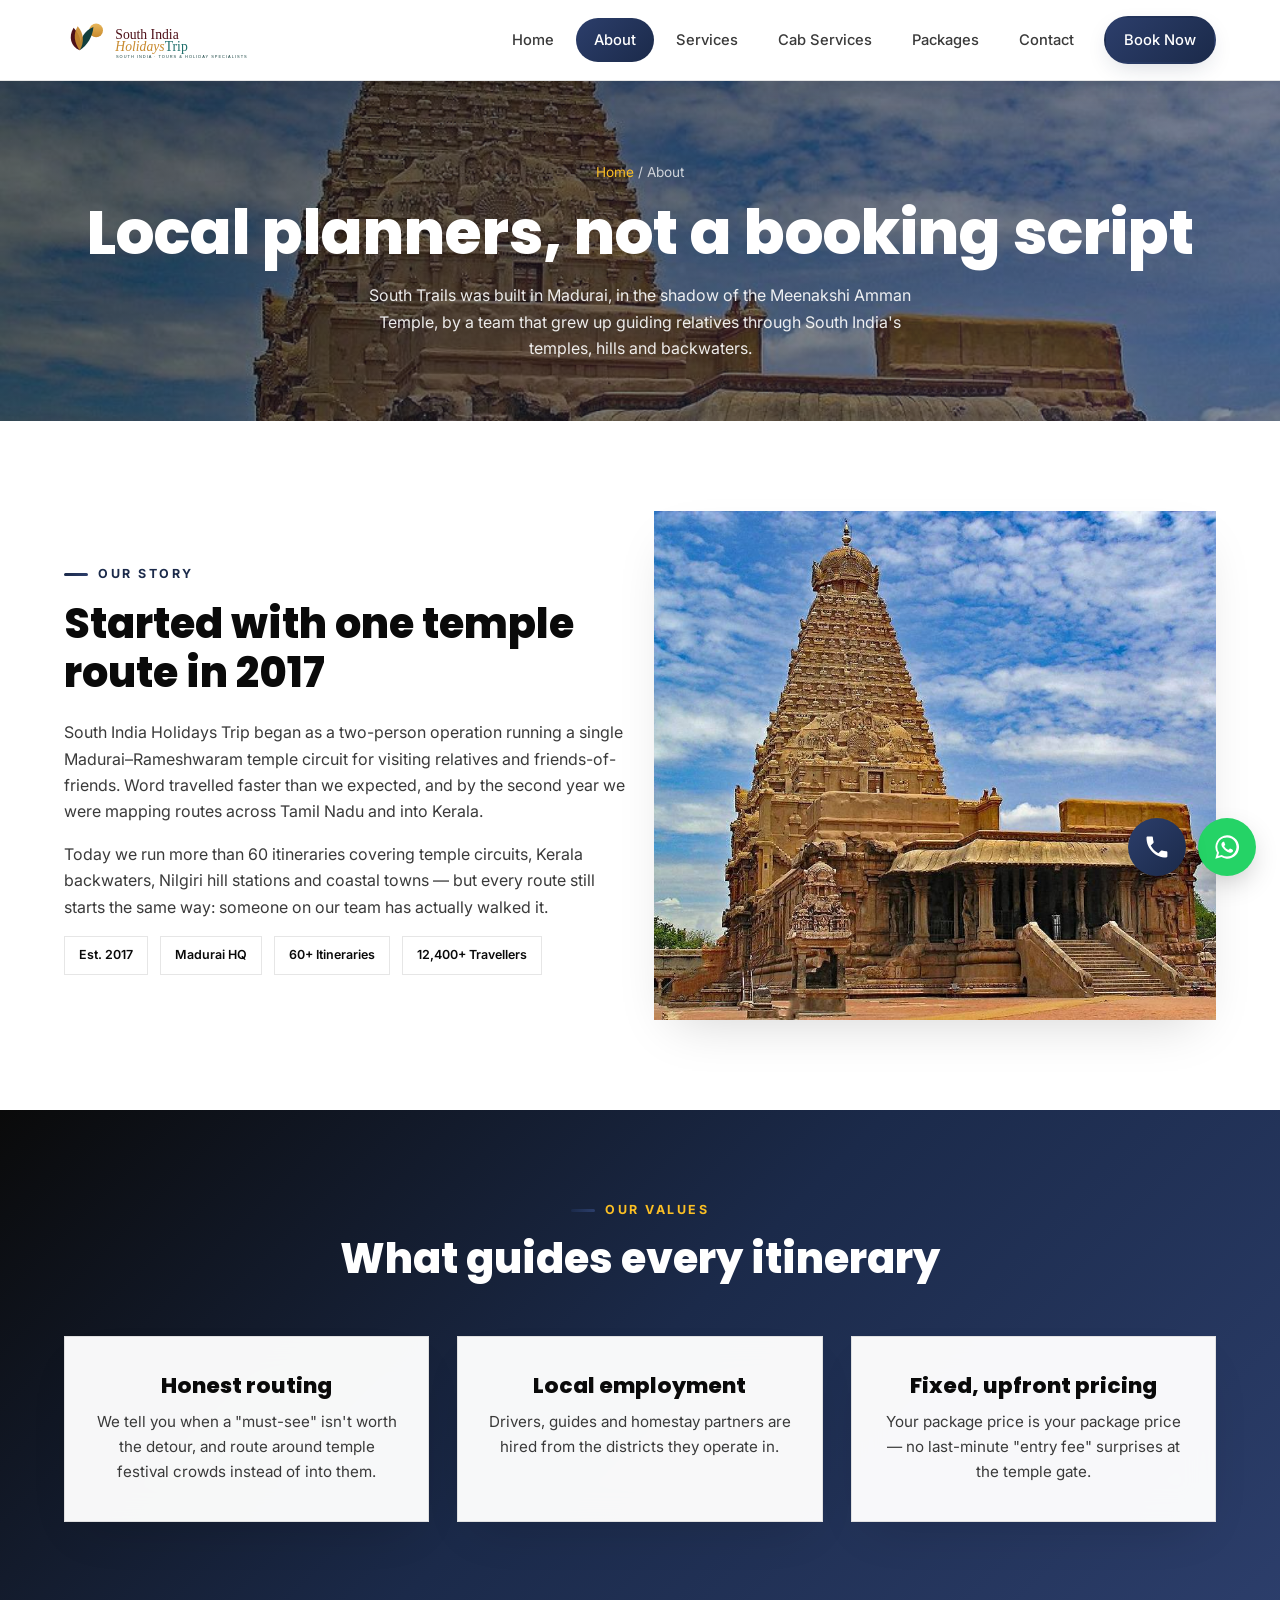
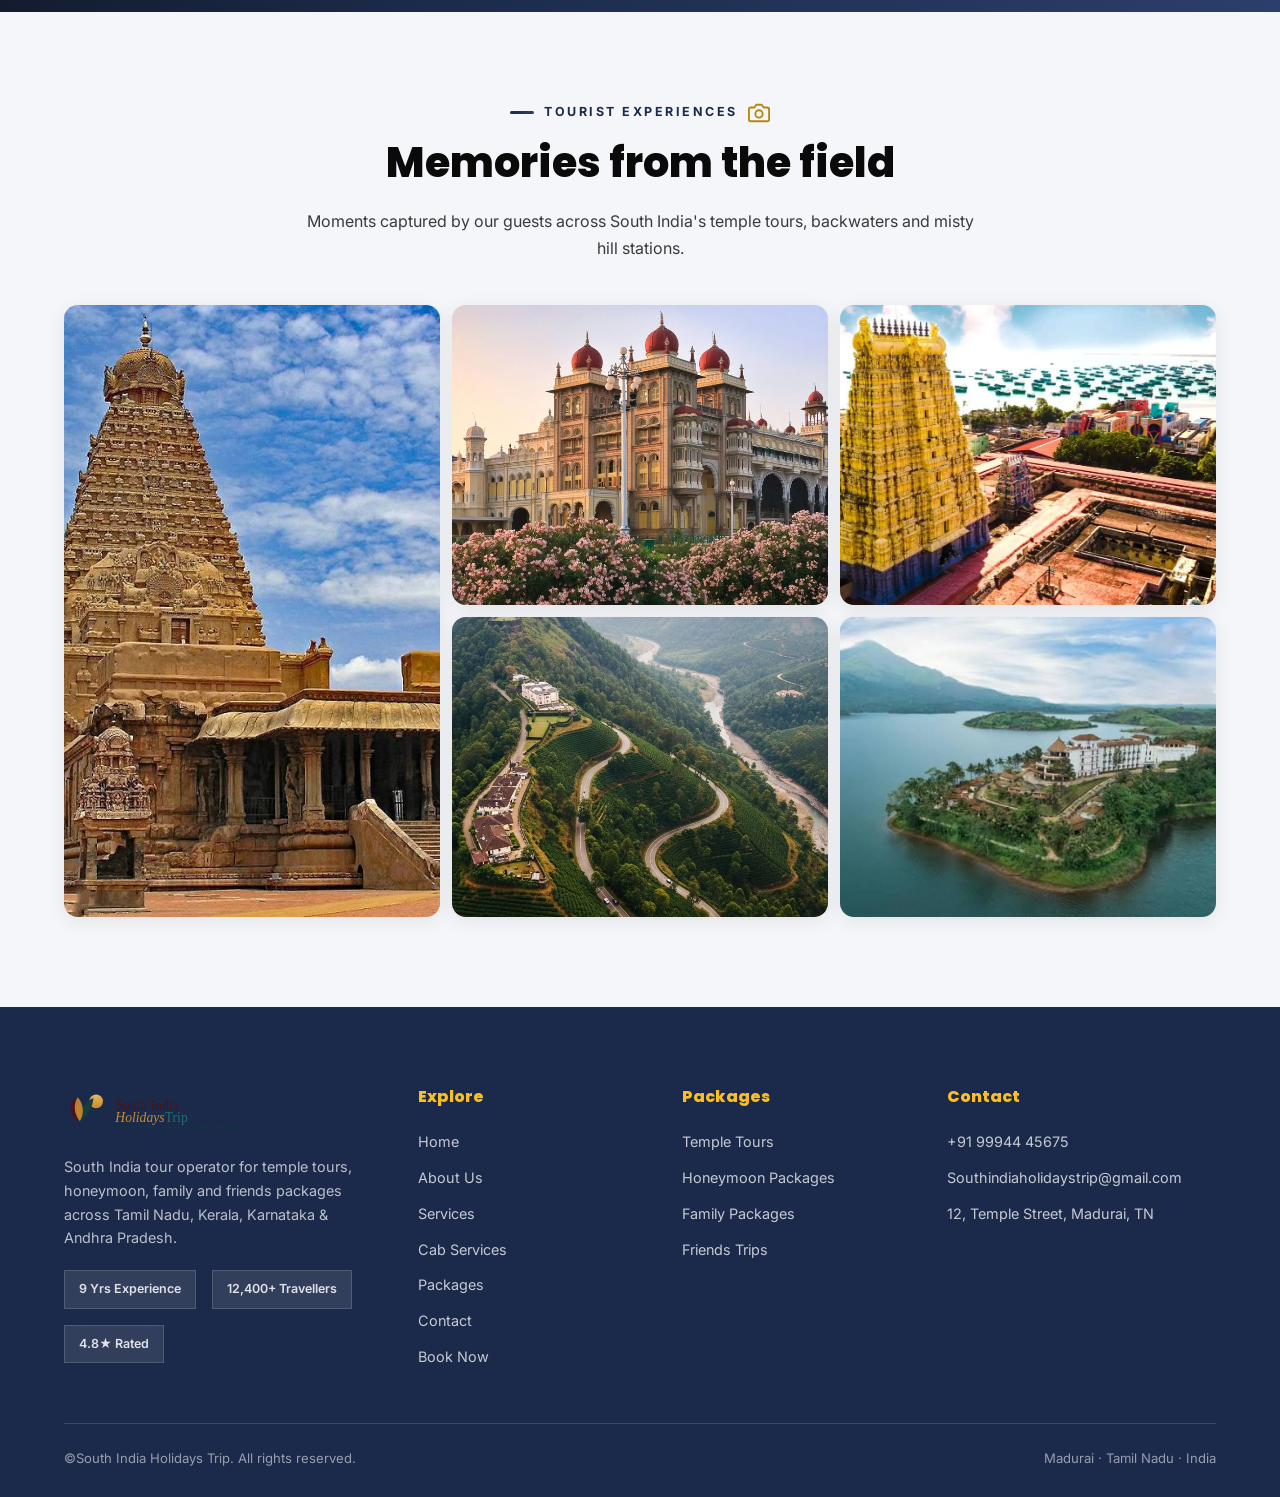
==== about.html @ a32a5866 "Add files via upload" ====
<!DOCTYPE html>
<html lang="en">

<head>
  <meta charset="UTF-8">
  <meta name="viewport" content="width=device-width, initial-scale=1.0">
  <title>About Us | South India Travel Experts – South Trails Tours</title>
  <meta name="description"
    content="South Trails is a Madurai-based South India tour operator running Tamil Nadu and Kerala temple tours, honeymoon, family and friends packages since 2017. Meet our local travel team.">
  <meta name="keywords"
    content="South India travel agency, Tamil Nadu tour operator, Kerala travel company, about South Trails tours">
  <link rel="canonical" href="https://www.Southindiaholidaystrip.com/about.html">
  <meta name="robots" content="index, follow">
  <meta property="og:type" content="website">
  <meta property="og:title" content="About South India Holidays Trip – South India Travel Experts">
  <meta property="og:description"
    content="Madurai-based, on-the-ground South India tour planners for temples, honeymoons, families and friends trips.">
  <meta property="og:url" content="https://www.Southindiaholidaystrip.com/about.html">
  <link rel="preconnect" href="https://fonts.googleapis.com">
  <link
    href="https://fonts.googleapis.com/css2?family=Poppins:wght@700;800&family=Inter:wght@400;500;600;700&display=swap"
    rel="stylesheet">
  <link rel="stylesheet" href="css/style.css">
</head>

<body>



  <div class="cursor-dot"></div>
  <div class="cursor-ring"></div>
  <div class="scroll-progress" id="scroll-progress"></div>

  <header class="site-header transparent">
    <div class="nav-wrap">
      <a href="index.html" class="brand">
        <img src="southindiaholidaystrip-logo.svg" alt="Company Logo">
      </a>
      <nav class="nav-links" id="nav-links">
        <a href="index.html">Home</a>
        <a href="about.html" class="active">About</a>
        <a href="services.html">Services</a>
        <a href="cabservices.html">Cab Services</a>
        <a href="packages.html">Packages</a>
        <a href="contact.html">Contact</a>
        <a href="booknow.html" class="btn btn-primary nav-cta">Book Now</a>
      </nav>
      <button class="nav-toggle" id="nav-toggle" aria-label="Toggle menu" aria-expanded="false"><span></span></button>
    </div>
  </header>
  <div class="nav-backdrop" id="nav-backdrop"></div>

  <section class="page-hero">
    <div class="page-hero-bg"><img src="images/brihadishvara1.jpg" alt="" loading="eager"></div>
    <div class="page-hero-overlay"></div>
    <div class="container">
      <p class="crumb"><a href="index.html">Home</a> / About</p>
      <h1>Local planners, not a booking script</h1>
      <p style="max-width:560px;margin:0 auto;color:rgba(255,255,255,.9)">South Trails was built in Madurai, in the
        shadow of the Meenakshi Amman Temple, by a team that grew up guiding relatives through South India's temples,
        hills and backwaters.</p>
    </div>
  </section>

  <section class="section-light">
    <div class="container grid grid-2" style="align-items:center">
      <div class="reveal">
        <p class="eyebrow">Our Story</p>
        <h2>Started with one temple route in 2017</h2>
        <p>South India Holidays Trip began as a two-person operation running a single Madurai–Rameshwaram temple circuit
          for visiting
          relatives and friends-of-friends. Word travelled faster than we expected, and by the second year we were
          mapping routes across Tamil Nadu and into Kerala.</p>
        <p>Today we run more than 60 itineraries covering temple circuits, Kerala backwaters, Nilgiri hill stations and
          coastal towns — but every route still starts the same way: someone on our team has actually walked it.</p>
        <div class="badge-row" style="justify-content:flex-start">
          <span class="trust-badge" style="color:var(--text);border:1px solid var(--border)">Est. 2017</span>
          <span class="trust-badge" style="color:var(--text);border:1px solid var(--border)">Madurai HQ</span>
          <span class="trust-badge" style="color:var(--text);border:1px solid var(--border)">60+ Itineraries</span>
          <span class="trust-badge" style="color:var(--text);border:1px solid var(--border)">12,400+ Travellers</span>
        </div>
      </div>
      <div class="reveal">
        <img src="images/brihadishvara1.jpg" alt="South Trails team on the road in South India" loading="lazy"
          class="img-glow" style="width:100%;height:auto;aspect-ratio:840/760;object-fit:cover">
      </div>
    </div>
  </section>

  <section class="section-gradient">
    <div class="container">
      <div class="section-head">
        <p class="eyebrow center" style="color:var(--luxury)">Our Values</p>
        <h2 style="color:#fff">What guides every itinerary</h2>
      </div>
      <div class="grid grid-3">
        <div class="glass-card reveal">
          <h3>Honest routing</h3>
          <p>We tell you when a "must-see" isn't worth the detour, and route around temple festival crowds instead of
            into them.</p>
        </div>
        <div class="glass-card reveal">
          <h3>Local employment</h3>
          <p>Drivers, guides and homestay partners are hired from the districts they operate in.</p>
        </div>
        <div class="glass-card reveal">
          <h3>Fixed, upfront pricing</h3>
          <p>Your package price is your package price — no last-minute "entry fee" surprises at the temple gate.</p>
        </div>
      </div>
    </div>
  </section>



  <section class="section-muted tourist-experiences">
    <div class="container">
      <div class="section-head">
        <p class="eyebrow center">Tourist Experiences</p>
        <h2>Memories from the field</h2>
        <p>Moments captured by our guests across South India's temple tours, backwaters and misty hill stations.</p>
      </div>
      <div class="page-gallery">
        <div class="gallery-item" data-icon="temple">
          <img src="images/brihadishvara1.jpg" alt="Brihadeeswarar Temple Tour" loading="lazy">
          <div class="gallery-caption">
            <div class="caption-header">
              <span class="caption-icon" aria-hidden="true"></span>
              <span class="caption-title">Brihadeeswarar Temple</span>
            </div>
            <p class="caption-experience">Standing beneath the massive tower, we felt the grandeur of Chola
              architecture.</p>
            <div class="caption-footer">
              <span class="caption-author">— Karthik N.</span>
              <span class="caption-stars" aria-label="5 out of 5 stars">★★★★★</span>
            </div>
          </div>
        </div>
        <div class="gallery-item" data-icon="palace">
          <img src="images/mysore.jpg" alt="Mysore Palace Tour" loading="lazy">
          <div class="gallery-caption">
            <div class="caption-header">
              <span class="caption-icon" aria-hidden="true"></span>
              <span class="caption-title">Mysore Palace Tour</span>
            </div>
            <p class="caption-experience">The illuminated palace at night was a sight we'll never forget.</p>
            <div class="caption-footer">
              <span class="caption-author">— Priyanka D.</span>
              <span class="caption-stars" aria-label="5 out of 5 stars">★★★★★</span>
            </div>
          </div>
        </div>
        <div class="gallery-item" data-icon="spiritual">
          <img src="images/rameswaram.jpg" alt="Rameshwaram Corridor Tour" loading="lazy">
          <div class="gallery-caption">
            <div class="caption-header">
              <span class="caption-icon" aria-hidden="true"></span>
              <span class="caption-title">Rameshwaram Corridor</span>
            </div>
            <p class="caption-experience">Walking through the longest corridor in India was a spiritual experience.</p>
            <div class="caption-footer">
              <span class="caption-author">— Mohan &amp; Family</span>
              <span class="caption-stars" aria-label="5 out of 5 stars">★★★★★</span>
            </div>
          </div>
        </div>
        <div class="gallery-item" data-icon="hills">
          <img src="images/coorg.jpg" alt="Coorg Coffee Estate Tour" loading="lazy">
          <div class="gallery-caption">
            <div class="caption-header">
              <span class="caption-icon" aria-hidden="true"></span>
              <span class="caption-title">Coorg Coffee Estate</span>
            </div>
            <p class="caption-experience">The aroma of fresh coffee and misty mornings made Coorg our favorite.</p>
            <div class="caption-footer">
              <span class="caption-author">— Sneha P.</span>
              <span class="caption-stars" aria-label="4 out of 5 stars">★★★★☆</span>
            </div>
          </div>
        </div>
        <div class="gallery-item" data-icon="adventure">
          <img src="images/wayanad.jpg" alt="Wayanad Hills Adventure" loading="lazy">
          <div class="gallery-caption">
            <div class="caption-header">
              <span class="caption-icon" aria-hidden="true"></span>
              <span class="caption-title">Wayanad Hills</span>
            </div>
            <p class="caption-experience">The trekking trails and wildlife sightings exceeded all our expectations!</p>
            <div class="caption-footer">
              <span class="caption-author">— Arjun Group</span>
              <span class="caption-stars" aria-label="5 out of 5 stars">★★★★★</span>
            </div>
          </div>
        </div>
      </div>
    </div>
  </section>

  <footer class="site-footer">
    <div class="container">
      <div class="footer-grid">
        <div class="footer-brand">
          <img src="southindiaholidaystrip-logo.svg" alt="Company Logo">
          <p>South India tour operator for temple tours, honeymoon, family and friends packages across Tamil Nadu,
            Kerala, Karnataka &amp; Andhra Pradesh.</p>
          <div class="trust-badges">
            <span class="trust-badge">9 Yrs Experience</span>
            <span class="trust-badge">12,400+ Travellers</span>
            <span class="trust-badge">4.8★ Rated</span>
          </div>
        </div>
        <div>
          <h4>Explore</h4>
          <a href="index.html">Home</a>
          <a href="about.html" class="active">About Us</a>
          <a href="services.html">Services</a>
          <a href="cabservices.html">Cab Services</a>
          <a href="packages.html">Packages</a>
          <a href="contact.html">Contact</a>
          <a href="booknow.html">Book Now</a>
        </div>
        <div>
          <h4>Packages</h4>
          <a href="packages.html?filter=temple#packages">Temple Tours</a>
          <a href="packages.html?filter=honeymoon#packages">Honeymoon Packages</a>
          <a href="packages.html?filter=family#packages">Family Packages</a>
          <a href="packages.html?filter=friends#packages">Friends Trips</a>
        </div>
        <div>
          <h4>Contact</h4>
          <a href="tel:+919994445675">+91 99944 45675</a>
          <a href="mailto:Southindiaholidaystrip@gmail.com">Southindiaholidaystrip@gmail.com</a>
          <a href="contact.html">12, Temple Street, Madurai, TN</a>
        </div>
      </div>
      <div class="footer-bottom">
        <span>©South India Holidays Trip. All rights reserved.</span>
        <span>Madurai · Tamil Nadu · India</span>
      </div>
    </div>
  </footer>

  <a class="wa-float" href="https://wa.me/919994445675" target="_blank" rel="noopener" aria-label="Chat on WhatsApp">
    <svg viewBox="0 0 24 24" fill="currentColor">
      <path
        d="M12 2a10 10 0 0 0-8.6 15L2 22l5.2-1.4A10 10 0 1 0 12 2Zm0 18.2a8.2 8.2 0 0 1-4.2-1.1l-.3-.2-3.1.8.8-3-.2-.3A8.2 8.2 0 1 1 12 20.2Zm4.5-6.1c-.2-.1-1.5-.7-1.7-.8s-.4-.1-.5.1-.6.8-.7.9-.3.2-.5.1a6.7 6.7 0 0 1-2-1.2 7.4 7.4 0 0 1-1.4-1.7c-.1-.2 0-.4.1-.5s.2-.3.4-.4a1.6 1.6 0 0 0 .2-.4.4.4 0 0 0 0-.4c-.1-.1-.5-1.3-.7-1.8s-.4-.4-.5-.4h-.5a.9.9 0 0 0-.6.3 2.8 2.8 0 0 0-.9 2.1 4.9 4.9 0 0 0 1 2.5 11.2 11.2 0 0 0 4.3 3.8c.6.2 1 .4 1.4.5a3.4 3.4 0 0 0 1.5.1 2.4 2.4 0 0 0 1.6-1.1 1.9 1.9 0 0 0 .1-1.1c-.1-.1-.2-.2-.4-.3Z" />
    </svg>
  </a>
  <a class="call-float" href="tel:+919994445675" aria-label="Call us">
    <svg viewBox="0 0 24 24" fill="currentColor">
      <path
        d="M6.6 10.8c1.4 2.8 3.8 5.1 6.6 6.6l2.2-2.2c.3-.3.7-.4 1-.2 1.1.4 2.3.6 3.5.6.6 0 1 .4 1 1V20c0 .6-.4 1-1 1C10.6 21 3 13.4 3 4c0-.6.4-1 1-1h3.5c.6 0 1 .4 1 1 0 1.2.2 2.4.6 3.5.1.4 0 .8-.2 1L6.6 10.8Z" />
    </svg>
  </a>
  <button class="to-top" id="to-top" aria-label="Back to top">
    <svg viewBox="0 0 24 24" fill="none">
      <path d="M12 19V5M5 12l7-7 7 7" stroke="currentColor" stroke-width="2.4" stroke-linecap="round"
        stroke-linejoin="round" />
    </svg>
  </button>

  <script src="js/main.js"></script>
</body>

</html>
---- css/style.css ----
/* =========================================================
   SOUTH INDIA HOLIDAYS TRIP— Premium Light Theme
   TOURS & TRAVELS UI Redesign
   ========================================================= */

:root {
  --primary: #2C3E6B;
  --primary-dark: #1B2A4A;
  --secondary: #1B2A4A;
  --accent: #2C3E6B;
  --highlight: #FB923C;
  --luxury: #FBBF24;
  --bg: #FFFFFF;
  --bg-section: #F4F6FA;
  --card-bg: rgba(255, 255, 255, 0.97);
  --text: #0A0A0A;
  --text-soft: #3A3A3A;
  --border: rgba(10, 10, 10, 0.10);
  --hover-glow: rgba(27, 42, 74, 0.22);
  --glass: rgba(255, 255, 255, 0.82);
  --glass-border: rgba(255, 255, 255, 0.5);

  --display: "Poppins", "Segoe UI", sans-serif;
  --body: "Inter", "Segoe UI", sans-serif;

  --radius: 0px;
  --radius-sm: 0px;
  --radius-pill: 999px;
  --shadow: 0 20px 50px -20px rgba(10, 10, 10, 0.18);
  --shadow-soft: 0 8px 30px -12px rgba(10, 10, 10, 0.14);
  --shadow-glow: 0 0 40px var(--hover-glow);

  --container: 1200px;
  --nav-h: 72px;
}

*,
*::before,
*::after {
  box-sizing: border-box;
}

html {
  scroll-behavior: smooth;
  -webkit-text-size-adjust: 100%;
  max-width: 100%;
}

body {
  margin: 0;
  font-family: var(--body);
  color: var(--text);
  background: var(--bg);
  line-height: 1.65;
  font-size: 16px;
  overflow-x: hidden;
  -webkit-tap-highlight-color: transparent;
}

body.custom-cursor {
  cursor: none;
}

h1,
h2,
h3,
h4 {
  font-family: var(--display);
  font-weight: 800;
  color: var(--text);
  line-height: 1.2;
  margin: 0 0 0.5em;
  overflow-wrap: break-word;
}

h1 {
  font-size: clamp(2.4rem, 5.5vw, 3.8rem);
}

h2 {
  font-size: clamp(1.8rem, 3.5vw, 2.6rem);
}

h3 {
  font-size: 1.35rem;
}

p {
  margin: 0 0 1em;
  color: var(--text-soft);
}

a {
  color: inherit;
  text-decoration: none;
}

img {
  max-width: 100%;
  display: block;
}

ul {
  margin: 0;
  padding: 0;
  list-style: none;
}

button {
  font-family: var(--body);
  cursor: pointer;
}

.container {
  max-width: var(--container);
  margin: 0 auto;
  padding: 0 24px;
}

.logo-container {
  display: inline-flex;
  align-items: center;
  justify-content: center;
  flex-shrink: 0;
  width: 44px;
  height: 44px;
  padding: 8px;
  border-radius: var(--radius-sm);
  background: linear-gradient(135deg, var(--primary), var(--primary-dark));
  box-shadow: 0 6px 18px -8px var(--hover-glow);
  transition: transform 0.4s ease, box-shadow 0.3s ease;
}

.brand:hover .logo-container {
  transform: rotate(-6deg) scale(1.08);
  box-shadow: 0 10px 24px -8px var(--hover-glow);
}


/* ---------- Scroll Progress ---------- */
.scroll-progress {
  position: fixed;
  top: 0;
  left: 0;
  height: 3px;
  width: 0%;
  z-index: 900;
  background: linear-gradient(90deg, var(--primary-dark), var(--primary), var(--luxury));
  box-shadow: 0 0 12px var(--hover-glow);
  transition: width 0.1s ease-out;
}

/* ---------- Buttons ---------- */
.btn {
  display: inline-flex;
  align-items: center;
  justify-content: center;
  gap: 10px;
  padding: 14px 32px;
  border-radius: var(--radius-pill);
  font-weight: 600;
  font-size: 0.95rem;
  border: 2px solid transparent;
  transition: transform 0.3s ease, box-shadow 0.3s ease, background 0.3s ease;
  min-height: 48px;
  position: relative;
  overflow: hidden;
  isolation: isolate;
}

.btn::before {
  content: "";
  position: absolute;
  top: 0;
  left: -60%;
  width: 50%;
  height: 100%;
  background: linear-gradient(115deg, transparent, rgba(255, 255, 255, 0.4), transparent);
  transform: skewX(-18deg);
  transition: left 0.55s ease;
  z-index: 1;
  pointer-events: none;
}

.btn:hover::before {
  left: 130%;
}

.btn-primary {
  background: linear-gradient(135deg, var(--primary), var(--secondary));
  color: #fff;
  box-shadow: 0 8px 24px -8px var(--hover-glow);
}

.btn-primary:hover {
  transform: translateY(-3px);
  box-shadow: var(--shadow-glow);
}

.btn-gold {
  background: linear-gradient(135deg, var(--luxury), var(--highlight));
  color: var(--text);
}

.btn-gold:hover {
  transform: translateY(-3px);
  box-shadow: 0 12px 30px -10px rgba(251, 191, 36, 0.5);
}

.btn-outline {
  background: transparent;
  border-color: var(--primary-dark);
  color: var(--primary-dark);
}

.btn-outline:hover {
  background: var(--primary-dark);
  color: #fff;
  transform: translateY(-2px);
}

.btn-ghost-light {
  border-color: rgba(255, 255, 255, 0.7);
  color: #fff;
  background: rgba(255, 255, 255, 0.1);
  backdrop-filter: blur(8px);
}

.btn-ghost-light:hover {
  background: rgba(255, 255, 255, 0.2);
  transform: translateY(-2px);
}

.btn .arrow {
  transition: transform 0.3s ease;
}

.btn:hover .arrow {
  transform: translateX(4px);
}

.btn:active {
  transform: translateY(1px) scale(0.98);
}

/* ---------- Eyebrow ---------- */
.eyebrow {
  display: inline-flex;
  align-items: center;
  gap: 10px;
  font-size: 0.78rem;
  letter-spacing: 2.5px;
  text-transform: uppercase;
  color: var(--primary-dark);
  font-weight: 700;
  margin-bottom: 14px;
}

.eyebrow::before {
  content: "";
  width: 24px;
  height: 3px;
  background: linear-gradient(90deg, var(--primary-dark), var(--primary));
  border-radius: 2px;
}

.eyebrow.center {
  justify-content: center;
  display: flex;
}

/* ---------- Header / Nav ---------- */
.site-header {
  position: sticky;
  top: 0;
  left: 0;
  right: 0;
  width: 100%;
  max-width: 100%;
  z-index: 500;
  background: var(--bg);
  border-bottom: 1px solid var(--border);
  box-shadow: var(--shadow-soft);
  transition: background 0.4s ease, box-shadow 0.4s ease, backdrop-filter 0.4s ease;
}

.site-header.transparent {
  background: var(--glass);
  backdrop-filter: blur(20px);
  -webkit-backdrop-filter: blur(20px);
  border-bottom: 1px solid var(--border);
  box-shadow: var(--shadow-soft);
}

.site-header.scrolled {
  background: var(--glass);
  backdrop-filter: blur(20px);
  -webkit-backdrop-filter: blur(20px);
  border-bottom: 1px solid var(--border);
  box-shadow: var(--shadow-soft);
}

.nav-wrap {
  display: flex;
  align-items: center;
  justify-content: space-between;
  padding: 16px 24px;
  max-width: var(--container);
  margin: 0 auto;
  min-height: var(--nav-h);
}

.brand {
  display: flex;
  align-items: center;
  gap: 12px;
  font-family: var(--display);
  font-size: 1.4rem;
  font-weight: 800;
  color: var(--text);
  z-index: 620;
}

.brand img {
  height: 56px;
  width: auto;
  max-width: 260px;
  object-fit: contain;
  transition: height 0.3s ease, filter 0.3s ease;
}

.site-header.scrolled .brand img {
  height: 48px;
}

.brand .mark {
  width: 40px;
  height: 40px;
  flex-shrink: 0;
  transition: transform 0.4s ease;
}

.brand:hover .mark {
  transform: rotate(-6deg) scale(1.08);
}

.brand small {
  display: block;
  font-family: var(--body);
  font-size: 0.6rem;
  letter-spacing: 2px;
  color: var(--primary-dark);
  font-weight: 600;
  text-transform: uppercase;
}

.nav-links {
  display: flex;
  align-items: center;
  gap: 4px;
}

.nav-links a {
  padding: 10px 18px;
  font-weight: 500;
  font-size: 0.92rem;
  color: var(--text-soft);
  border-radius: var(--radius-pill);
  transition: color 0.25s;
  position: relative;
  white-space: nowrap;
}

.nav-links a::after {
  content: "";
  position: absolute;
  left: 18px;
  right: 18px;
  bottom: 6px;
  height: 2px;
  background: linear-gradient(90deg, var(--primary-dark), var(--primary));
  transform: scaleX(0);
  transform-origin: left;
  transition: transform 0.3s ease;
  border-radius: 2px;
}

.nav-links a:not(.nav-cta):hover,
.nav-links a:not(.nav-cta).active {
  color: #fff;
  background: linear-gradient(135deg, var(--primary), var(--primary-dark));
  border-radius: var(--radius-pill);
}

.nav-links a.active::after,
.nav-links a:hover::after {
  transform: scaleX(0);
}

/* Transparent header now uses same white glass as scrolled — no color overrides needed */

.nav-cta {
  margin-left: 8px;
  color: #fff !important;
}

.nav-toggle {
  display: none;
  align-items: center;
  justify-content: center;
  width: 44px;
  height: 44px;
  border: 2px solid var(--border);
  background: var(--bg);
  border-radius: 12px;
  cursor: pointer;
  position: relative;
  z-index: 1001;
  transition: background 0.3s ease, border-color 0.3s ease, box-shadow 0.3s ease;
}

.nav-toggle:hover {
  border-color: var(--primary);
  box-shadow: 0 4px 14px -4px var(--hover-glow);
}

.nav-toggle span,
.nav-toggle span::before,
.nav-toggle span::after {
  position: absolute;
  content: "";
  width: 20px;
  height: 2.5px;
  border-radius: 50px;
  background: var(--primary-dark);
  transition: all 0.4s cubic-bezier(0.4, 0, 0.2, 1);
}

.nav-toggle span {
  top: 50%;
  left: 50%;
  transform: translate(-50%, -50%);
}

.nav-toggle span::before {
  transform: translateY(-7px);
}

.nav-toggle span::after {
  transform: translateY(7px);
}

.nav-toggle.open {
  background: var(--primary-dark);
  border-color: var(--primary-dark);
}

.nav-toggle.open span {
  background: transparent;
}

.nav-toggle.open span::before {
  transform: rotate(45deg);
  background: #fff;
}

.nav-toggle.open span::after {
  transform: rotate(-45deg);
  background: #fff;
}

.nav-backdrop {
  display: none;
}

/* ---------- Hero (Home - Full Width) ---------- */
.hero-full {
  position: relative;
  min-height: 100vh;
  overflow: hidden;
  display: flex;
  align-items: center;
  justify-content: center;
}

.hero-slideshow {
  position: absolute;
  inset: 0;
  z-index: 0;
}

.hero-slide {
  position: absolute;
  inset: 0;
  opacity: 0;
  transition: opacity 1.2s ease;
}

.hero-slide.active {
  opacity: 1;
}

.hero-slide img {
  width: 100%;
  height: 100%;
  object-fit: cover;
  animation: ken-burns 12s ease-in-out infinite alternate;
}

@keyframes ken-burns {
  from {
    transform: scale(1);
  }

  to {
    transform: scale(1.08);
  }
}

.hero-overlay {
  position: absolute;
  inset: 0;
  background: linear-gradient(135deg, rgba(10, 10, 10, 0.6) 0%, rgba(27, 42, 74, 0.5) 50%, rgba(10, 10, 10, 0.55) 100%);
  z-index: 1;
}

.hero-clouds {
  position: absolute;
  inset: 0;
  z-index: 2;
  pointer-events: none;
  overflow: hidden;
}

.cloud {
  position: absolute;
  background: rgba(255, 255, 255, 0.15);
  border-radius: 100px;
  filter: blur(20px);
  animation: cloud-drift linear infinite;
}

.cloud-1 {
  width: 200px;
  height: 60px;
  top: 15%;
  left: -10%;
  animation-duration: 35s;
}

.cloud-2 {
  width: 280px;
  height: 80px;
  top: 25%;
  left: -15%;
  animation-duration: 45s;
  animation-delay: -10s;
}

.cloud-3 {
  width: 160px;
  height: 50px;
  top: 8%;
  left: -5%;
  animation-duration: 30s;
  animation-delay: -20s;
}

@keyframes cloud-drift {
  from {
    transform: translateX(0);
  }

  to {
    transform: translateX(calc(100% + 300px));
  }
}

.hero-content {
  position: relative;
  z-index: 3;
  text-align: center;
  color: #fff;
  max-width: 820px;
  padding: 60px 24px 80px;
}

.hero-content h1 {
  color: #fff;
  margin-bottom: 20px;
}

.hero-content h1 .accent {
  background: linear-gradient(135deg, var(--luxury), var(--highlight));
  -webkit-background-clip: text;
  -webkit-text-fill-color: transparent;
  background-clip: text;
}

.hero-content .lead {
  color: rgba(255, 255, 255, 0.9);
  font-size: 1.1rem;
  max-width: 600px;
  margin: 0 auto 28px;
}

.hero-actions {
  display: flex;
  gap: 16px;
  justify-content: center;
  flex-wrap: wrap;
  margin-bottom: 48px;
}

.hero-stats {
  display: flex;
  gap: 40px;
  justify-content: center;
  flex-wrap: wrap;
}

.hero-stats div {
  text-align: center;
}

.hero-stats strong {
  font-family: var(--display);
  font-size: 2rem;
  font-weight: 800;
  display: block;
  color: var(--luxury);
}

.hero-stats span {
  font-size: 0.82rem;
  color: rgba(255, 255, 255, 0.75);
  letter-spacing: 0.5px;
}

.hero-float-icons {
  position: absolute;
  inset: 0;
  z-index: 2;
  pointer-events: none;
}

.float-icon {
  position: absolute;
  font-size: 2rem;
  opacity: 0.6;
  animation: float-icon 4s ease-in-out infinite;
}

.float-icon:nth-child(1) {
  top: 20%;
  left: 8%;
  animation-delay: 0s;
}

.float-icon:nth-child(2) {
  top: 60%;
  right: 10%;
  animation-delay: -1s;
}

.float-icon:nth-child(3) {
  bottom: 25%;
  left: 12%;
  animation-delay: -2s;
}

.float-icon:nth-child(4) {
  top: 35%;
  right: 18%;
  animation-delay: -0.5s;
}

@keyframes float-icon {

  0%,
  100% {
    transform: translateY(0) rotate(0deg);
  }

  50% {
    transform: translateY(-15px) rotate(5deg);
  }
}

.hero-dots {
  position: absolute;
  bottom: 40px;
  left: 50%;
  transform: translateX(-50%);
  z-index: 4;
  display: flex;
  gap: 10px;
}

.hero-dots button {
  width: 12px;
  height: 12px;
  border-radius: 50%;
  border: 2px solid rgba(255, 255, 255, 0.6);
  background: transparent;
  padding: 0;
  transition: background 0.3s, transform 0.3s;
}

.hero-dots button.active {
  background: var(--luxury);
  border-color: var(--luxury);
  transform: scale(1.2);
}

.wave-divider {
  position: absolute;
  bottom: -1px;
  left: 0;
  right: 0;
  z-index: 4;
  line-height: 0;
}

.wave-divider svg {
  width: 100%;
  height: 80px;
}

/* ---------- Sections ---------- */
section {
  padding: 90px 0;
  position: relative;
}

.section-light {
  background: var(--bg);
}

.section-muted {
  background: var(--bg-section);
}

.section-gradient {
  background: linear-gradient(135deg, #0A0A0A 0%, var(--primary-dark) 50%, var(--primary) 100%);
  color: #fff;
}

.section-gradient h2,
.section-gradient h3 {
  color: #ffffff;
}

.section-gradient p {
  color: rgba(255, 255, 255, 0.9);
}

.section-gradient .glass-card h3 {
  color: var(--text);
}

.section-gradient .glass-card p {
  color: var(--text-soft);
}

.section-head {
  max-width: 640px;
  margin: 0 auto 52px;
  text-align: center;
}

/* ---------- Glass Cards ---------- */
.glass-card {
  background: var(--card-bg);
  backdrop-filter: blur(16px);
  -webkit-backdrop-filter: blur(16px);
  border: 1px solid var(--border);
  border-radius: var(--radius);
  padding: 36px 28px;
  box-shadow: var(--shadow);
  transition: transform 0.35s ease, box-shadow 0.35s ease, border-color 0.35s ease;
  position: relative;
  overflow: hidden;
}

.glass-card::before {
  content: "";
  position: absolute;
  top: 0;
  left: 0;
  right: 0;
  height: 3px;
  background: linear-gradient(90deg, var(--primary-dark), var(--luxury));
  opacity: 0;
  transition: opacity 0.3s;
}

.glass-card:hover {
  transform: translateY(-8px);
  box-shadow: var(--shadow-glow);
  border-color: rgba(27, 42, 74, 0.3);
}

.glass-card:hover::before {
  opacity: 1;
}

.glass-card .icon-wrap {
  width: 64px;
  height: 64px;
  margin: 0 auto 20px;
  display: flex;
  align-items: center;
  justify-content: center;
  background: linear-gradient(135deg, rgba(27, 42, 74, 0.12), rgba(44, 62, 107, 0.08));
  border-radius: 0px;
  font-size: 1.8rem;
  transition: transform 0.4s ease;
}

.glass-card:hover .icon-wrap {
  transform: translateY(-4px) scale(1.1);
}

.glass-card h3 {
  margin-bottom: 10px;
  text-align: center;
}

.glass-card p {
  font-size: 0.95rem;
  margin-bottom: 0;
  text-align: center;
}

/* ---------- Destination Cards ---------- */
.place-card {
  border-radius: var(--radius);
  overflow: hidden;
  background: var(--card-bg);
  box-shadow: var(--shadow);
  border: 1px solid var(--border);
  transition: transform 0.35s ease, box-shadow 0.35s ease;
}

.place-card:hover {
  transform: translateY(-8px);
  box-shadow: var(--shadow-glow);
}

/* Destination card link wrapper */
.place-card-link {
  display: block;
  text-decoration: none;
  color: inherit;
  border-radius: var(--radius);
  transition: transform 0.35s ease;
}

.place-card-link:hover .place-card {
  transform: translateY(-8px);
  box-shadow: var(--shadow-glow);
}

.place-card .art {
  height: 220px;
  overflow: hidden;
  position: relative;
}

.place-card .art img {
  width: 100%;
  height: 100%;
  object-fit: cover;
  display: block;
}

.place-card .art::after {
  content: "";
  position: absolute;
  inset: 0;
  background: linear-gradient(to top, rgba(15, 23, 42, 0.3), transparent);
  pointer-events: none;
}

.place-card .art img {
  width: 100%;
  height: 100%;
  object-fit: cover;
  transition: transform 0.7s ease, filter 0.4s ease;
}

.place-card:hover .art img {
  transform: scale(1.1);
  filter: brightness(1.05);
}

.place-card .body {
  padding: 24px;
}

.place-card .tag {
  display: inline-block;
  font-size: 0.72rem;
  font-weight: 700;
  letter-spacing: 1px;
  text-transform: uppercase;
  color: var(--primary-dark);
  background: rgba(27, 42, 74, 0.1);
  padding: 5px 12px;
  border-radius: var(--radius-pill);
  margin-bottom: 12px;
  transition: background 0.3s, color 0.3s;
}

.place-card:hover .tag {
  background: var(--primary-dark);
  color: #ffffff;
}

/* ---------- Package Tier Cards ---------- */
.tier-card {
  background: var(--card-bg);
  border: 1px solid var(--border);
  border-radius: var(--radius);
  overflow: hidden;
  box-shadow: var(--shadow);
  display: flex;
  flex-direction: column;
  height: 100%;
  transition: transform 0.35s ease, box-shadow 0.35s ease;
  position: relative;
}

.tier-card[data-tilt] {
  transform-style: preserve-3d;
  perspective: 1000px;
}

.tier-card:hover {
  box-shadow: var(--shadow-glow);
}

.tier-card .art {
  width: 100%;
  height: 240px;
  overflow: hidden;
  position: relative;
}

.tier-card .art img {
  width: 100%;
  height: 100%;
  object-fit: cover;
  transition: transform 0.7s ease;
}

.tier-card:hover .art img {
  transform: scale(1.1);
}

.tier-card .art::after {
  content: "";
  position: absolute;
  top: -50%;
  left: -50%;
  width: 200%;
  height: 200%;
  background: linear-gradient(45deg, transparent 40%, rgba(255, 255, 255, 0.3) 50%, transparent 60%);
  transform: translateX(-100%);
  transition: transform 0.6s ease;
}

.tier-card:hover .art::after {
  transform: translateX(100%);
}

.price-badge {
  position: absolute;
  top: 16px;
  right: 16px;
  background: linear-gradient(135deg, var(--luxury), var(--highlight));
  color: var(--text);
  font-weight: 700;
  font-size: 0.85rem;
  padding: 8px 16px;
  border-radius: var(--radius-pill);
  box-shadow: var(--shadow-soft);
  animation: badge-float 3s ease-in-out infinite;
  z-index: 2;
}

@keyframes badge-float {

  0%,
  100% {
    transform: translateY(0);
  }

  50% {
    transform: translateY(-4px);
  }
}

.tier-card .card-body {
  padding: 28px;
  flex: 1;
  display: flex;
  flex-direction: column;
}

.tier-label {
  font-size: 0.78rem;
  letter-spacing: 2px;
  text-transform: uppercase;
  color: var(--primary-dark);
  font-weight: 700;
  margin-bottom: 8px;
}

.tier-card h3 {
  margin-bottom: 10px;
}

.tier-card p {
  font-size: 0.93rem;
  margin-bottom: 16px;
}

.tier-card ul {
  margin: 0 0 20px;
  flex: 1;
}

.tier-card ul li {
  padding: 8px 0 8px 28px;
  position: relative;
  font-size: 0.9rem;
  color: var(--text-soft);
  border-top: 1px dashed var(--border);
}

.tier-card ul li:first-child {
  border-top: none;
}

.tier-card ul li::before {
  content: "✓";
  position: absolute;
  left: 0;
  color: var(--accent);
  font-weight: 700;
}

.tier-card.featured {
  border: 2px solid var(--luxury);
  animation: featured-pulse 3s ease-in-out infinite;
}

@keyframes featured-pulse {

  0%,
  100% {
    box-shadow: var(--shadow);
  }

  50% {
    box-shadow: var(--shadow), 0 0 0 4px rgba(251, 191, 36, 0.15);
  }
}

.tier-card .card-actions {
  display: flex;
  gap: 10px;
  flex-direction: column;
}

.tier-card .card-actions .btn {
  width: 100%;
}

/* ---------- Grids ---------- */
.grid {
  display: grid;
  gap: 28px;
}

.grid-2 {
  grid-template-columns: repeat(2, 1fr);
}

.grid-3 {
  grid-template-columns: repeat(3, 1fr);
}

.grid-4 {
  grid-template-columns: repeat(4, 1fr);
}

/* ---------- Page Hero (Inner Pages) ---------- */
.page-hero {
  position: relative;
  padding: 80px 0 60px;
  text-align: center;
  color: #fff;
  overflow: hidden;
}

.page-hero-bg {
  position: absolute;
  inset: 0;
  z-index: 0;
}

.page-hero-bg img {
  width: 100%;
  height: 100%;
  object-fit: cover;
}

.page-hero-overlay {
  position: absolute;
  inset: 0;
  background: linear-gradient(135deg, rgba(10, 10, 10, 0.65), rgba(27, 42, 74, 0.5));
  z-index: 1;
}

.page-hero .container {
  position: relative;
  z-index: 2;
}

.page-hero h1 {
  color: #fff;
  margin-bottom: 12px;
}

.page-hero .crumb {
  font-size: 0.85rem;
  color: rgba(255, 255, 255, 0.75);
}

.page-hero .crumb a {
  color: var(--luxury);
}

/* ---------- Testimonials ---------- */
.testimonial-slider {
  position: relative;
  overflow: hidden;
  max-width: 800px;
  margin: 0 auto;
}

.testimonial-track {
  display: flex;
  transition: transform 0.6s cubic-bezier(0.4, 0, 0.2, 1);
}

.testimonial-card {
  min-width: 100%;
  padding: 0 20px;
}

.testimonial-inner {
  background: var(--card-bg);
  backdrop-filter: blur(16px);
  border: 1px solid var(--border);
  border-radius: var(--radius);
  padding: 40px 36px;
  text-align: center;
  box-shadow: var(--shadow);
  position: relative;
}

.testimonial-inner .quote-mark {
  font-size: 4rem;
  line-height: 1;
  color: var(--primary);
  opacity: 0.3;
  font-family: Georgia, serif;
  animation: quote-pulse 3s ease-in-out infinite;
}

@keyframes quote-pulse {

  0%,
  100% {
    opacity: 0.3;
    transform: scale(1);
  }

  50% {
    opacity: 0.5;
    transform: scale(1.05);
  }
}

.testimonial-inner p {
  font-size: 1.1rem;
  font-style: italic;
  color: var(--text);
  margin: 16px 0 24px;
}

.testimonial-author {
  display: flex;
  align-items: center;
  justify-content: center;
  gap: 14px;
}

.testimonial-author img {
  width: 56px;
  height: 56px;
  border-radius: 50%;
  object-fit: cover;
  border: 3px solid var(--primary);
  transition: transform 0.3s ease;
}

.testimonial-inner:hover .testimonial-author img {
  transform: scale(1.1);
}

.testimonial-author strong {
  display: block;
  color: var(--text);
}

.testimonial-author span {
  font-size: 0.85rem;
  color: var(--text-soft);
}

.stars {
  color: var(--luxury);
  letter-spacing: 3px;
  margin-bottom: 12px;
  font-size: 1.1rem;
}

.stars span {
  display: inline-block;
  animation: star-pop 0.5s ease backwards;
}

.stars span:nth-child(1) {
  animation-delay: 0.1s;
}

.stars span:nth-child(2) {
  animation-delay: 0.2s;
}

.stars span:nth-child(3) {
  animation-delay: 0.3s;
}

.stars span:nth-child(4) {
  animation-delay: 0.4s;
}

.stars span:nth-child(5) {
  animation-delay: 0.5s;
}

@keyframes star-pop {
  from {
    transform: scale(0);
    opacity: 0;
  }

  to {
    transform: scale(1);
    opacity: 1;
  }
}

.testimonial-dots {
  display: flex;
  justify-content: center;
  gap: 8px;
  margin-top: 28px;
}

.testimonial-dots button {
  width: 10px;
  height: 10px;
  border-radius: 50%;
  border: none;
  background: var(--border);
  padding: 0;
  transition: background 0.3s, transform 0.3s;
}

.testimonial-dots button.active {
  background: var(--primary-dark);
  transform: scale(1.3);
}

/* ---------- FAQ Accordion ---------- */
.faq-list {
  max-width: 760px;
  margin: 0 auto;
}

.accordion-item {
  background: var(--card-bg);
  border: 1px solid var(--border);
  border-radius: var(--radius-sm);
  margin-bottom: 12px;
  overflow: hidden;
  transition: box-shadow 0.3s ease;
}

.accordion-item:hover {
  box-shadow: var(--shadow-soft);
}

.accordion-item button {
  width: 100%;
  text-align: left;
  background: none;
  border: none;
  padding: 22px 24px;
  display: flex;
  justify-content: space-between;
  align-items: center;
  font-family: var(--display);
  font-size: 1.05rem;
  font-weight: 700;
  color: var(--text);
  gap: 16px;
}

.accordion-item .plus {
  width: 32px;
  height: 32px;
  border-radius: 50%;
  background: rgba(27, 42, 74, 0.1);
  display: flex;
  align-items: center;
  justify-content: center;
  font-size: 1.2rem;
  color: var(--primary-dark);
  transition: transform 0.35s ease, background 0.3s ease;
  flex-shrink: 0;
}

.accordion-item.open .plus {
  transform: rotate(45deg);
  background: var(--primary-dark);
  color: #fff;
}

.accordion-item .panel {
  max-height: 0;
  overflow: hidden;
  transition: max-height 0.4s cubic-bezier(0.4, 0, 0.2, 1);
}

.accordion-item .panel p {
  padding: 0 24px 22px;
  margin: 0;
}

/* ---------- Forms ---------- */
.form-grid {
  display: grid;
  grid-template-columns: 1fr 1fr;
  gap: 20px;
}

.field {
  display: flex;
  flex-direction: column;
  gap: 6px;
  position: relative;
}

.field.full {
  grid-column: 1 / -1;
}

.field.floating label {
  position: absolute;
  left: 16px;
  top: 29px;
  transform: translateY(-50%);
  font-size: 0.9rem;
  font-weight: 500;
  color: var(--text-soft);
  pointer-events: none;
  transition: all 0.25s ease;
  background: transparent;
  padding: 0 4px;
}

.field.floating textarea+label,
.field.floating input:focus+label,
.field.floating input:not(:placeholder-shown)+label,
.field.floating select:focus+label,
.field.floating select:valid+label {
  top: 0;
  font-size: 0.75rem;
  color: var(--primary-dark);
  font-weight: 600;
}

label {
  font-size: 0.82rem;
  font-weight: 600;
  color: var(--text);
}

input,
select,
textarea {
  font-family: var(--body);
  font-size: 0.96rem;
  padding: 16px;
  border: 1.5px solid var(--border);
  border-radius: var(--radius-sm);
  background: var(--bg);
  color: var(--text);
  width: 100%;
  transition: border-color 0.25s, box-shadow 0.25s;
}

input:focus,
select:focus,
textarea:focus {
  outline: none;
  border-color: var(--primary);
  box-shadow: 0 0 0 4px var(--hover-glow);
}

textarea {
  resize: vertical;
  min-height: 120px;
}

/* ---------- Booking Multi-Step ---------- */
.booking-wizard {
  max-width: 760px;
  margin: 0 auto;
}

.booking-progress {
  display: flex;
  justify-content: space-between;
  margin-bottom: 40px;
  position: relative;
}

.booking-progress::before {
  content: "";
  position: absolute;
  top: 20px;
  left: 10%;
  right: 10%;
  height: 3px;
  background: var(--border);
  z-index: 0;
}

.booking-progress .progress-fill {
  position: absolute;
  top: 20px;
  left: 10%;
  height: 3px;
  background: linear-gradient(90deg, var(--primary-dark), var(--primary));
  z-index: 1;
  transition: width 0.5s ease;
}

.progress-step {
  display: flex;
  flex-direction: column;
  align-items: center;
  gap: 8px;
  position: relative;
  z-index: 2;
}

.progress-step .step-num {
  width: 40px;
  height: 40px;
  border-radius: 50%;
  background: var(--bg-section);
  border: 2px solid var(--border);
  display: flex;
  align-items: center;
  justify-content: center;
  font-weight: 700;
  font-size: 0.9rem;
  color: var(--text-soft);
  transition: all 0.4s ease;
}

.progress-step.active .step-num,
.progress-step.done .step-num {
  background: linear-gradient(135deg, var(--primary), var(--secondary));
  border-color: transparent;
  color: #fff;
  box-shadow: var(--shadow-glow);
}

.progress-step span {
  font-size: 0.78rem;
  font-weight: 600;
  color: var(--text-soft);
}

.progress-step.active span {
  color: var(--primary-dark);
}

.booking-step {
  display: none;
  animation: step-in 0.5s ease;
}

.booking-step.active {
  display: block;
}

@keyframes step-in {
  from {
    opacity: 0;
    transform: translateX(20px);
  }

  to {
    opacity: 1;
    transform: none;
  }
}

.booking-nav {
  display: flex;
  justify-content: space-between;
  margin-top: 28px;
  gap: 16px;
}

.confirmation-card {
  text-align: center;
  padding: 48px 36px;
  background: var(--card-bg);
  border-radius: var(--radius);
  border: 1px solid var(--border);
  box-shadow: var(--shadow);
}

.confirmation-card .check-icon {
  width: 80px;
  height: 80px;
  margin: 0 auto 24px;
  background: linear-gradient(135deg, var(--accent), #059669);
  border-radius: 50%;
  display: flex;
  align-items: center;
  justify-content: center;
  font-size: 2.5rem;
  color: #fff;
  animation: check-pop 0.6s cubic-bezier(0.4, 0, 0.2, 1);
}

@keyframes check-pop {
  0% {
    transform: scale(0);
  }

  50% {
    transform: scale(1.2);
  }

  100% {
    transform: scale(1);
  }
}

/* ---------- Package Detail Page ---------- */
.pkg-detail-hero {
  position: relative;
  height: 55vh;
  min-height: 400px;
  overflow: hidden;
}

.pkg-detail-hero img {
  width: 100%;
  height: 100%;
  object-fit: cover;
}

.pkg-detail-hero .overlay {
  position: absolute;
  inset: 0;
  background: linear-gradient(to top, rgba(15, 23, 42, 0.7), transparent 60%);
  display: flex;
  align-items: flex-end;
  padding: 40px 24px;
}

.pkg-detail-hero .overlay .container {
  width: 100%;
}

.pkg-detail-hero h1 {
  color: #fff;
  margin-bottom: 8px;
}

.pkg-detail-hero .meta {
  color: rgba(255, 255, 255, 0.85);
  font-size: 0.95rem;
}

.pkg-detail-layout {
  display: grid;
  grid-template-columns: 1fr 360px;
  gap: 40px;
  align-items: start;
  margin-top: -60px;
  position: relative;
  z-index: 2;
}

.pkg-detail-main {
  padding-top: 20px;
}

.sticky-summary {
  position: sticky;
  top: calc(var(--nav-h) + 24px);
  background: var(--card-bg);
  backdrop-filter: blur(16px);
  border: 1px solid var(--border);
  border-radius: var(--radius);
  padding: 32px;
  box-shadow: var(--shadow);
}

.sticky-summary .price {
  font-family: var(--display);
  font-size: 2.2rem;
  font-weight: 800;
  color: var(--primary-dark);
  margin-bottom: 4px;
}

.sticky-summary .price-note {
  font-size: 0.85rem;
  color: var(--text-soft);
  margin-bottom: 24px;
}

.itinerary-timeline {
  position: relative;
  padding-left: 32px;
}

.itinerary-timeline::before {
  content: "";
  position: absolute;
  left: 8px;
  top: 8px;
  bottom: 8px;
  width: 3px;
  background: linear-gradient(to bottom, var(--primary), var(--accent));
  border-radius: 3px;
}

.itinerary-day {
  position: relative;
  margin-bottom: 20px;
  background: var(--card-bg);
  border: 1px solid var(--border);
  border-radius: var(--radius-sm);
  overflow: hidden;
  transition: box-shadow 0.3s ease;
}

.itinerary-day::before {
  content: "";
  position: absolute;
  left: -28px;
  top: 22px;
  width: 14px;
  height: 14px;
  background: var(--primary);
  border: 3px solid var(--bg);
  border-radius: 50%;
  box-shadow: 0 0 0 3px var(--hover-glow);
}

.itinerary-day button {
  width: 100%;
  text-align: left;
  background: none;
  border: none;
  padding: 20px 24px;
  display: flex;
  justify-content: space-between;
  align-items: center;
  font-family: var(--display);
  font-weight: 700;
  font-size: 1rem;
  color: var(--text);
  cursor: pointer;
}

.itinerary-day .day-panel {
  max-height: 0;
  overflow: hidden;
  transition: max-height 0.4s ease;
}

.itinerary-day.open .day-panel {
  max-height: 300px;
}

.itinerary-day .day-panel p {
  padding: 0 24px 20px;
  margin: 0;
}

.gallery-grid {
  display: grid;
  grid-template-columns: repeat(3, 1fr);
  gap: 12px;
}

.gallery-grid img {
  width: 100%;
  height: 160px;
  object-fit: cover;
  border-radius: var(--radius-sm);
  cursor: pointer;
  transition: transform 0.3s ease, box-shadow 0.3s ease;
  border: 2px solid transparent;
}

.gallery-grid img:hover {
  transform: scale(1.05);
  box-shadow: var(--shadow-glow);
  border-color: var(--primary);
}

.pkg-nav-tabs {
  display: flex;
  gap: 8px;
  margin-bottom: 32px;
  flex-wrap: wrap;
  position: sticky;
  top: var(--nav-h);
  background: var(--bg);
  padding: 16px 0;
  z-index: 10;
  border-bottom: 1px solid var(--border);
}

.pkg-nav-tabs a {
  padding: 10px 20px;
  border-radius: var(--radius-pill);
  font-weight: 600;
  font-size: 0.88rem;
  color: var(--text-soft);
  transition: all 0.3s ease;
}

.pkg-nav-tabs a:hover,
.pkg-nav-tabs a.active {
  background: linear-gradient(135deg, var(--primary), var(--secondary));
  color: #fff;
}

.map-embed {
  border-radius: var(--radius);
  overflow: hidden;
  box-shadow: var(--shadow);
  border: 1px solid var(--border);
}

.map-embed iframe {
  width: 100%;
  height: 340px;
  border: 0;
  display: block;
}

/* ---------- Footer ---------- */
.site-footer {
  position: relative;
  color: rgba(255, 255, 255, 0.85);
  padding: 80px 0 28px;
  overflow: hidden;
  background: var(--primary-dark);
}

.footer-bg {
  display: none;
}

.footer-bg img {
  width: 100%;
  height: 100%;
  object-fit: cover;
}

.footer-overlay {
  display: none;
}

.site-footer .container {
  position: relative;
  z-index: 2;
}

.footer-grid {
  display: grid;
  grid-template-columns: 1.4fr 1fr 1fr 1.2fr;
  gap: 40px;
  margin-bottom: 48px;
}

.footer-grid h4 {
  color: var(--luxury);
  font-size: 1rem;
  margin-bottom: 18px;
}

.footer-grid a {
  display: block;
  padding: 6px 0;
  font-size: 0.9rem;
  color: rgba(255, 255, 255, 0.75);
  transition: color 0.25s, padding-left 0.25s;
}

.footer-grid a:hover {
  color: #fff;
  padding-left: 8px;
}

.footer-brand img {
  height: 48px;
  width: auto;
  margin-bottom: 20px;
  object-fit: contain;
}

.footer-brand p {
  color: rgba(255, 255, 255, 0.7);
  font-size: 0.9rem;
  max-width: 300px;
}

.trust-badges {
  display: flex;
  gap: 16px;
  margin-top: 20px;
  flex-wrap: wrap;
}

.trust-badge {
  background: rgba(255, 255, 255, 0.1);
  backdrop-filter: blur(8px);
  padding: 8px 14px;
  border-radius: var(--radius-sm);
  font-size: 0.78rem;
  font-weight: 600;
  border: 1px solid rgba(255, 255, 255, 0.15);
}

.footer-bottom {
  border-top: 1px solid rgba(255, 255, 255, 0.15);
  padding-top: 24px;
  display: flex;
  justify-content: space-between;
  flex-wrap: wrap;
  gap: 12px;
  font-size: 0.82rem;
  color: rgba(255, 255, 255, 0.55);
}

/* ---------- Floating Buttons ---------- */
.wa-float,
.call-float {
  position: fixed;
  z-index: 400;
  width: 58px;
  height: 58px;
  border-radius: 50%;
  display: flex;
  align-items: center;
  justify-content: center;
  box-shadow: 0 10px 30px -8px rgba(0, 0, 0, 0.3);
  transition: transform 0.25s ease;
}

.wa-float {
  bottom: 24px;
  right: 24px;
  background: #25D366;
  color: #fff;
}

.call-float {
  bottom: 24px;
  right: 94px;
  background: linear-gradient(135deg, var(--primary), var(--secondary));
  color: #fff;
}

.wa-float:hover,
.call-float:hover {
  transform: scale(1.1);
}

.wa-float svg,
.call-float svg {
  width: 28px;
  height: 28px;
}

.wa-float::after {
  content: "";
  position: absolute;
  inset: 0;
  border-radius: 50%;
  box-shadow: 0 0 0 0 rgba(37, 211, 102, 0.5);
  animation: wa-pulse 2.6s ease-out infinite;
  pointer-events: none;
}

@keyframes wa-pulse {
  0% {
    box-shadow: 0 0 0 0 rgba(37, 211, 102, 0.5);
  }

  70% {
    box-shadow: 0 0 0 16px rgba(37, 211, 102, 0);
  }

  100% {
    box-shadow: 0 0 0 0 rgba(37, 211, 102, 0);
  }
}

/* ---------- Back to Top ---------- */
.to-top {
  position: fixed;
  bottom: 24px;
  left: 24px;
  z-index: 400;
  width: 52px;
  height: 52px;
  border-radius: 50%;
  border: none;
  background: linear-gradient(135deg, var(--primary), var(--secondary));
  color: #fff;
  display: flex;
  align-items: center;
  justify-content: center;
  box-shadow: var(--shadow);
  opacity: 0;
  transform: translateY(14px);
  pointer-events: none;
  transition: opacity 0.3s, transform 0.3s;
}

.to-top.visible {
  opacity: 1;
  transform: none;
  pointer-events: auto;
}

.to-top:hover {
  transform: translateY(-4px);
}

.to-top svg {
  width: 22px;
  height: 22px;
}

/* ---------- Reveal Animations ---------- */
.reveal {
  opacity: 0;
  transform: translateY(40px);
  transition: opacity 0.8s cubic-bezier(0.16, 0.84, 0.44, 1),
    transform 0.8s cubic-bezier(0.16, 0.84, 0.44, 1);
  transition-delay: calc(var(--reveal-i, 0) * 80ms);
}

.reveal.in {
  opacity: 1;
  transform: none;
}

/* ---------- Utilities ---------- */
.center {
  text-align: center;
}

.badge-row {
  display: flex;
  gap: 12px;
  flex-wrap: wrap;
  justify-content: center;
}

.badge-row .pkg-filter {
  min-width: auto;
}

.filter-animate {
  animation: filter-in 0.4s ease;
}

@keyframes filter-in {
  from {
    opacity: 0;
    transform: scale(0.95);
  }

  to {
    opacity: 1;
    transform: none;
  }
}

.parallax-section {
  background-attachment: fixed;
  background-size: cover;
  background-position: center;
}

.img-glow {
  border-radius: var(--radius);
  box-shadow: var(--shadow);
  transition: box-shadow 0.3s ease, transform 0.3s ease;
}

.img-glow:hover {
  box-shadow: var(--shadow-glow);
  transform: scale(1.02);
}

.drawer-shortcuts {
  display: none;
}

/* ---------- Responsive ---------- */
@media (max-width: 1024px) {
  .grid-4 {
    grid-template-columns: repeat(2, 1fr);
  }

  .grid-3 {
    grid-template-columns: repeat(2, 1fr);
  }

  .pkg-detail-layout {
    grid-template-columns: 1fr;
  }

  .sticky-summary {
    position: static;
  }

  .footer-grid {
    grid-template-columns: 1fr 1fr;
  }
}

@media (max-width: 768px) {

  .grid-2,
  .grid-3,
  .grid-4 {
    grid-template-columns: 1fr;
  }

  .footer-grid {
    grid-template-columns: 1fr;
    gap: 32px;
  }

  .hero-stats {
    gap: 20px;
  }

  .hero-content {
    padding: calc(var(--nav-h) + 20px) 16px 40px;
  }

  .hero-actions {
    flex-direction: column;
    align-items: center;
  }

  section {
    padding: 50px 0;
  }

  .section-head {
    margin-bottom: 28px;
  }

  h1 {
    font-size: clamp(1.8rem, 5vw, 2.8rem);
  }

  h2 {
    font-size: clamp(1.5rem, 3.5vw, 2.2rem);
  }

  .map-embed iframe {
    height: 280px;
  }

  .glass-card {
    padding: 24px 16px;
  }

  .nav-wrap {
    padding: 12px 16px;
  }

  .brand img {
    height: 44px;
    max-width: 200px;
  }

  .container {
    padding: 0 16px;
  }

  .footer-bottom {
    flex-direction: column;
    text-align: center;
  }

  /* Fix mobile image display — full viewable images */
  .place-card .art {
    height: 200px;
  }

  .place-card .art img {
    width: 100%;
    height: 100%;
    object-fit: cover;
    display: block;
  }

  .tier-card .art {
    height: 200px;
  }

  .tier-card .art img {
    width: 100%;
    height: 100%;
    object-fit: cover;
    display: block;
  }

  .hero-slide img {
    width: 100%;
    height: 100%;
    object-fit: cover;
  }

  /* Remove extra spacing from hero stats on mobile */
  .hero-stats strong {
    font-size: 1.5rem;
  }

  .hero-stats span {
    font-size: 0.75rem;
  }

  /* Fix hero full-width for mobile */
  .hero-full {
    min-height: 100vh;
    min-height: 100dvh;
  }

  /* Eliminate extra side space on mobile */
  body {
    overflow-x: hidden;
  }

  /* Fix place-card-link on mobile grid */
  .place-card-link {
    display: block;
  }

  /* Fix glass-card icon-wrap with images on mobile */
  .glass-card .icon-wrap {
    width: 100%;
    height: 180px;
    margin-bottom: 16px;
  }

  .glass-card .icon-wrap img {
    border-radius: 12px;
  }

  /* Tighten footer on mobile */
  .site-footer {
    padding: 50px 0 20px;
  }

  /* Fix floating buttons spacing on mobile */
  .wa-float {
    bottom: 16px;
    right: 16px;
    width: 52px;
    height: 52px;
  }

  .call-float {
    bottom: 16px;
    right: 78px;
    width: 52px;
    height: 52px;
  }

  .to-top {
    bottom: 16px;
    left: 16px;
    width: 46px;
    height: 46px;
  }

  /* Tighter badge row on mobile */
  .badge-row {
    gap: 8px;
    justify-content: flex-start;
    overflow-x: auto;
    flex-wrap: nowrap;
    padding-bottom: 8px;
    -webkit-overflow-scrolling: touch;
  }

  .badge-row .btn {
    white-space: nowrap;
    font-size: 0.82rem;
    padding: 10px 18px;
    flex-shrink: 0;
  }
}


/* ===============================
   Premium Mobile Navigation
=================================*/

@media (max-width:992px) {

  .site-header {
    background: var(--glass);
    box-shadow: var(--shadow-soft);
    z-index: 1600;
  }

  .nav-wrap {
    width: 100%;
    max-width: 100%;
    overflow: visible;
    gap: 12px;
  }

  .brand {
    flex: 1;
    min-width: 0;
    overflow: hidden;
  }

  .brand img {
    height: 44px;
    max-width: min(200px, 55vw);
    width: auto;
  }

  .nav-toggle {
    display: flex;
    flex-shrink: 0;
    margin-left: auto;
    z-index: 1500;
  }

  .nav-toggle span::before,
  .nav-toggle span::after {
    left: 0;
  }

  /* Drawer */

  .nav-links {

    position: fixed;

    top: 0;
    right: 0;

    width: min(280px, 85vw);

    height: 100vh;
    height: 100dvh;
    max-height: 100dvh;

    display: flex;
    flex-direction: column;
    justify-content: flex-start;

    align-items: stretch;

    gap: 4px;

    padding: calc(var(--nav-h) + 12px) 20px 20px;

    background: rgba(255, 255, 255, 0.96);

    backdrop-filter: blur(25px);

    -webkit-backdrop-filter: blur(25px);

    border-left: 1px solid var(--border);

    box-shadow: -8px 0 30px rgba(0, 0, 0, 0.12);

    transform: translateX(100%);

    transition: transform .45s cubic-bezier(.22, .61, .36, 1);

    z-index: 1400;

    overflow: hidden;

    pointer-events: none;
    visibility: hidden;
  }

  .nav-links.open {
    transform: translateX(0);
    pointer-events: auto;
    visibility: visible;
  }

  .nav-links a {

    width: 100%;
    box-sizing: border-box;
    flex-shrink: 0;

    padding: 12px 16px;

    border-radius: 12px;

    font-size: 15px;

    font-weight: 600;

    color: var(--text);

    display: flex;

    align-items: center;

    /* Stagger slide-up animation starting state */
    opacity: 0;
    transform: translateY(15px);
    transition: opacity 0.4s cubic-bezier(.22, .61, .36, 1), transform 0.4s cubic-bezier(.22, .61, .36, 1), background 0.3s, color 0.3s;
  }

  /* Stagger slide-up active states */
  .nav-links.open a {
    opacity: 1;
    transform: translateY(0);
  }

  .nav-links.open a:nth-child(1) {
    transition-delay: 0.1s;
  }

  .nav-links.open a:nth-child(2) {
    transition-delay: 0.15s;
  }

  .nav-links.open a:nth-child(3) {
    transition-delay: 0.2s;
  }

  .nav-links.open a:nth-child(4) {
    transition-delay: 0.25s;
  }

  .nav-links.open a:nth-child(5) {
    transition-delay: 0.3s;
  }

  .nav-links.open a:nth-child(6) {
    transition-delay: 0.35s;
  }

  .nav-links a::after {
    display: none;
  }

  .nav-links a:hover {
    background: linear-gradient(135deg, var(--primary), var(--primary-dark));
    color: #fff;
  }

  .nav-links a.active {
    background: linear-gradient(135deg, var(--primary), var(--primary-dark));
    color: #fff;
  }

  /* Drawer Contact Shortcuts */
  .drawer-shortcuts {
    display: block;
    width: 100%;
    margin-top: auto;
    flex-shrink: 0;
    padding-top: 16px;
    border-top: 1px solid var(--border);
    opacity: 0;
    transform: translateY(15px);
    transition: opacity 0.4s cubic-bezier(.22, .61, .36, 1) 0.4s, transform 0.4s cubic-bezier(.22, .61, .36, 1) 0.4s;
  }

  .nav-links.open .drawer-shortcuts {
    opacity: 1;
    transform: translateY(0);
  }

  .drawer-shortcuts-title {
    font-size: 0.7rem;
    text-transform: uppercase;
    letter-spacing: 1.5px;
    color: var(--text-soft);
    font-weight: 700;
    margin: 0 0 10px;
    text-align: left;
  }

  .drawer-shortcuts-row {
    display: flex;
    gap: 12px;
    width: 100%;
  }

  .drawer-shortcut-btn {
    flex: 1;
    display: flex;
    align-items: center;
    justify-content: center;
    gap: 6px;
    padding: 10px 8px;
    border-radius: 10px;
    font-size: 0.82rem;
    font-weight: 600;
    transition: transform 0.2s, box-shadow 0.2s;
    color: #fff !important;
  }

  .drawer-shortcut-btn svg {
    flex-shrink: 0;
  }

  .drawer-shortcut-btn.call-btn {
    background: linear-gradient(135deg, var(--primary), var(--secondary));
    box-shadow: 0 4px 12px var(--hover-glow);
  }

  .drawer-shortcut-btn.wa-btn {
    background: #25D366;
    box-shadow: 0 4px 12px rgba(37, 211, 102, 0.25);
  }

  .drawer-shortcut-btn:hover {
    transform: translateY(-2px);
  }

  .nav-cta {

    width: 100%;

    margin-top: 4px;
  }

  .nav-cta.btn,
  .nav-cta .btn {

    width: 100%;
    padding: 11px 20px;
    min-height: 42px;
    font-size: 0.9rem;
  }

  /* Backdrop */

  .nav-backdrop {

    position: fixed;

    inset: 0;

    background: rgba(0, 0, 0, .45);

    backdrop-filter: blur(3px);

    opacity: 0;

    visibility: hidden;

    transition: .35s;

    z-index: 1300;

    opacity: 0;

    visibility: hidden;

  }

  body.nav-open {

    overflow: hidden;
    touch-action: none;
  }

}

@media (max-width: 480px) {

  .nav-links {
    width: min(260px, 82vw);
    padding: calc(var(--nav-h) + 8px) 16px 16px;
    gap: 3px;
  }

  .nav-links a {
    padding: 10px 14px;
    font-size: 14px;
  }

  .drawer-shortcuts {
    padding-top: 12px;
  }

  .drawer-shortcut-btn {
    padding: 9px 6px;
    font-size: 0.78rem;
  }

  .nav-cta.btn,
  .nav-cta .btn {
    padding: 10px 16px;
    min-height: 40px;
    font-size: 0.85rem;
  }

}

@media (max-width: 992px) and (max-height: 640px) {

  .nav-links {
    padding: calc(var(--nav-h) + 6px) 16px 14px;
    gap: 2px;
  }

  .nav-links a {
    padding: 9px 14px;
    font-size: 14px;
  }

  .drawer-shortcuts {
    padding-top: 10px;
  }

  .drawer-shortcuts-title {
    margin-bottom: 8px;
  }

  .drawer-shortcut-btn {
    padding: 8px 6px;
    font-size: 0.76rem;
  }

  .nav-cta.btn,
  .nav-cta .btn {
    padding: 9px 16px;
    min-height: 38px;
  }

}

/* ---------- Page Gallery (5-Image Grid) ---------- */
.page-gallery {
  display: grid;
  grid-template-columns: 1fr 1fr;
  grid-template-rows: 280px 200px;
  gap: 6px;
}

.page-gallery .gallery-item {
  overflow: hidden;
  position: relative;
}

.page-gallery .gallery-item:first-child {
  grid-row: 1 / 3;
}

.page-gallery .gallery-item img {
  width: 100%;
  height: 100%;
  object-fit: cover;
  transition: transform 0.6s ease, filter 0.4s ease;
  display: block;
}

.page-gallery .gallery-item:hover img {
  transform: scale(1.08);
  filter: brightness(1.08);
}

.page-gallery .gallery-item::after {
  content: "";
  position: absolute;
  inset: 0;
  background: linear-gradient(to top, rgba(10, 10, 10, 0.7), transparent 70%);
  pointer-events: none;
  opacity: 0;
  transition: opacity 0.4s ease;
}

.page-gallery .gallery-item:hover::after {
  opacity: 1;
}

.page-gallery .gallery-item .gallery-caption {
  position: absolute;
  bottom: 0;
  left: 0;
  right: 0;
  padding: 14px 18px;
  color: #fff;
  font-size: 0.85rem;
  font-weight: 600;
  letter-spacing: 0.5px;
  z-index: 2;
  opacity: 0;
  transform: translateY(8px);
  transition: opacity 0.4s ease, transform 0.4s ease;
}

.page-gallery .gallery-item:hover .gallery-caption {
  opacity: 1;
  transform: translateY(0);
}

/* Traveler Experience Overlay Styles */
.page-gallery .gallery-item .gallery-caption .caption-title {
  display: block;
  font-size: 0.95rem;
  font-weight: 700;
  color: #d4af37;
  margin-bottom: 6px;
  letter-spacing: 0.5px;
}

.page-gallery .gallery-item .gallery-caption .caption-experience {
  display: none;
  font-size: 0.8rem;
  font-style: italic;
  font-weight: 400;
  color: rgba(255, 255, 255, 0.9);
  margin: 0 0 6px 0;
  line-height: 1.4;
}

.page-gallery .gallery-item .gallery-caption .caption-author {
  display: none;
  font-size: 0.75rem;
  font-weight: 500;
  color: rgba(255, 255, 255, 0.8);
}

.page-gallery .gallery-item .gallery-caption .caption-stars {
  color: #d4af37;
  margin-left: 4px;
}

/* 5-item layout: first item spans left column full height, remaining 4 fill right side 2x2 */
@media (min-width: 769px) {
  .page-gallery {
    grid-template-columns: repeat(3, 1fr);
    grid-template-rows: 280px 280px;
    gap: 8px;
  }

  .page-gallery .gallery-item:first-child {
    grid-row: 1 / 3;
    grid-column: 1 / 2;
  }

  .page-gallery .gallery-item:nth-child(2) {
    grid-row: 1;
    grid-column: 2;
  }

  .page-gallery .gallery-item:nth-child(3) {
    grid-row: 1;
    grid-column: 3;
  }

  .page-gallery .gallery-item:nth-child(4) {
    grid-row: 2;
    grid-column: 2;
  }

  .page-gallery .gallery-item:nth-child(5) {
    grid-row: 2;
    grid-column: 3;
  }

  .page-gallery .gallery-item .gallery-caption {
    padding: 18px 20px;
  }

  .page-gallery .gallery-item .gallery-caption .caption-experience,
  .page-gallery .gallery-item .gallery-caption .caption-author {
    display: block;
  }
}

@media (max-width: 768px) {
  .page-gallery {
    grid-template-columns: 1fr 1fr;
    grid-template-rows: 220px 160px 160px;
    gap: 4px;
  }

  .page-gallery .gallery-item:first-child {
    grid-column: 1 / 3;
    grid-row: 1;
  }
}

/* ---------- Tourist Experiences Section (all pages) ---------- */
.tourist-experiences .section-head {
  max-width: 680px;
  margin-bottom: 44px;
}

.tourist-experiences .section-head .eyebrow.center {
  gap: 10px;
}

.tourist-experiences .section-head .eyebrow.center::after {
  content: "";
  width: 22px;
  height: 22px;
  flex-shrink: 0;
  background: url("data:image/svg+xml,%3Csvg xmlns='http://www.w3.org/2000/svg' viewBox='0 0 24 24' fill='none' stroke='%23b8860b' stroke-width='2' stroke-linecap='round' stroke-linejoin='round'%3E%3Cpath d='M23 19a2 2 0 0 1-2 2H3a2 2 0 0 1-2-2V8a2 2 0 0 1 2-2h4l2-3h6l2 3h4a2 2 0 0 1 2 2z'/%3E%3Ccircle cx='12' cy='13' r='4'/%3E%3C/svg%3E") center / contain no-repeat;
}

.tourist-experiences .page-gallery {
  gap: 10px;
  align-items: stretch;
}

.tourist-experiences .page-gallery .gallery-item {
  border-radius: 14px;
  box-shadow: 0 4px 20px rgba(10, 10, 10, 0.08);
}

.tourist-experiences .page-gallery .gallery-caption {
  display: flex;
  flex-direction: column;
  align-items: flex-start;
  gap: 0;
  text-align: left;
}

.tourist-experiences .page-gallery .caption-header {
  display: flex;
  align-items: center;
  gap: 10px;
  width: 100%;
  margin-bottom: 8px;
}

.tourist-experiences .page-gallery .caption-icon {
  flex-shrink: 0;
  width: 34px;
  height: 34px;
  border-radius: 50%;
  display: flex;
  align-items: center;
  justify-content: center;
  background-color: rgba(212, 175, 55, 0.18);
  border: 1.5px solid rgba(212, 175, 55, 0.45);
  box-shadow: 0 2px 8px rgba(0, 0, 0, 0.15);
  background-position: center;
  background-repeat: no-repeat;
  background-size: 18px 18px;
}

.tourist-experiences .page-gallery .gallery-item[data-icon="temple"] .caption-icon {
  background-color: rgba(212, 175, 55, 0.18);
  background-image: url("data:image/svg+xml,%3Csvg xmlns='http://www.w3.org/2000/svg' viewBox='0 0 24 24' fill='none' stroke='%23d4af37' stroke-width='2' stroke-linecap='round' stroke-linejoin='round'%3E%3Cpath d='M3 21h18'/%3E%3Cpath d='M5 21V7l7-4 7 4v14'/%3E%3Cpath d='M9 21v-4h6v4'/%3E%3Cpath d='M9 10h6'/%3E%3C/svg%3E");
}

.tourist-experiences .page-gallery .gallery-item[data-icon="palace"] .caption-icon {
  background-color: rgba(212, 175, 55, 0.18);
  background-image: url("data:image/svg+xml,%3Csvg xmlns='http://www.w3.org/2000/svg' viewBox='0 0 24 24' fill='none' stroke='%23d4af37' stroke-width='2' stroke-linecap='round' stroke-linejoin='round'%3E%3Cpath d='M3 21h18'/%3E%3Cpath d='M6 21V9l6-5 6 5v12'/%3E%3Cpath d='M9 21v-6h6v6'/%3E%3Cpath d='M9 9h6'/%3E%3C/svg%3E");
}

.tourist-experiences .page-gallery .gallery-item[data-icon="backwater"] .caption-icon {
  background-color: rgba(212, 175, 55, 0.18);
  background-image: url("data:image/svg+xml,%3Csvg xmlns='http://www.w3.org/2000/svg' viewBox='0 0 24 24' fill='none' stroke='%23d4af37' stroke-width='2' stroke-linecap='round' stroke-linejoin='round'%3E%3Cpath d='M2 12c2-1 4-1 6 0s4 1 6 0 4-1 6 0'/%3E%3Cpath d='M2 17c2-1 4-1 6 0s4 1 6 0 4-1 6 0'/%3E%3Cpath d='M2 7c2-1 4-1 6 0s4 1 6 0 4-1 6 0'/%3E%3C/svg%3E");
}

.tourist-experiences .page-gallery .gallery-item[data-icon="hills"] .caption-icon {
  background-color: rgba(212, 175, 55, 0.18);
  background-image: url("data:image/svg+xml,%3Csvg xmlns='http://www.w3.org/2000/svg' viewBox='0 0 24 24' fill='none' stroke='%23d4af37' stroke-width='2' stroke-linecap='round' stroke-linejoin='round'%3E%3Cpath d='m8 3 4 8 5-5 5 15H2L8 3z'/%3E%3C/svg%3E");
}

.tourist-experiences .page-gallery .gallery-item[data-icon="coast"] .caption-icon {
  background-color: rgba(212, 175, 55, 0.18);
  background-image: url("data:image/svg+xml,%3Csvg xmlns='http://www.w3.org/2000/svg' viewBox='0 0 24 24' fill='none' stroke='%23d4af37' stroke-width='2' stroke-linecap='round' stroke-linejoin='round'%3E%3Ccircle cx='12' cy='5' r='3'/%3E%3Cpath d='M12 8v2'/%3E%3Cpath d='M4.5 20a7.5 7.5 0 0 1 15 0'/%3E%3Cpath d='M2 20h20'/%3E%3C/svg%3E");
}

.tourist-experiences .page-gallery .gallery-item[data-icon="adventure"] .caption-icon {
  background-color: rgba(212, 175, 55, 0.18);
  background-image: url("data:image/svg+xml,%3Csvg xmlns='http://www.w3.org/2000/svg' viewBox='0 0 24 24' fill='none' stroke='%23d4af37' stroke-width='2' stroke-linecap='round' stroke-linejoin='round'%3E%3Ccircle cx='12' cy='12' r='10'/%3E%3Cpolygon points='16.24 7.76 14.12 14.12 7.76 16.24 9.88 9.88 16.24 7.76'/%3E%3C/svg%3E");
}

.tourist-experiences .page-gallery .gallery-item[data-icon="romance"] .caption-icon {
  background-color: rgba(212, 175, 55, 0.18);
  background-image: url("data:image/svg+xml,%3Csvg xmlns='http://www.w3.org/2000/svg' viewBox='0 0 24 24' fill='none' stroke='%23d4af37' stroke-width='2' stroke-linecap='round' stroke-linejoin='round'%3E%3Cpath d='M20.84 4.61a5.5 5.5 0 0 0-7.78 0L12 5.67l-1.06-1.06a5.5 5.5 0 0 0-7.78 7.78l1.06 1.06L12 21.23l7.78-7.78 1.06-1.06a5.5 5.5 0 0 0 0-7.78z'/%3E%3C/svg%3E");
}

.tourist-experiences .page-gallery .gallery-item[data-icon="spiritual"] .caption-icon {
  background-color: rgba(212, 175, 55, 0.18);
  background-image: url("data:image/svg+xml,%3Csvg xmlns='http://www.w3.org/2000/svg' viewBox='0 0 24 24' fill='none' stroke='%23d4af37' stroke-width='2' stroke-linecap='round' stroke-linejoin='round'%3E%3Cpath d='M12 2v4'/%3E%3Cpath d='m6 8 2 2'/%3E%3Cpath d='m18 8-2 2'/%3E%3Cpath d='M4 14h16'/%3E%3Cpath d='M6 18h12'/%3E%3Cpath d='M8 22h8'/%3E%3C/svg%3E");
}

.tourist-experiences .page-gallery .gallery-item[data-icon="family"] .caption-icon {
  background-color: rgba(212, 175, 55, 0.18);
  background-image: url("data:image/svg+xml,%3Csvg xmlns='http://www.w3.org/2000/svg' viewBox='0 0 24 24' fill='none' stroke='%23d4af37' stroke-width='2' stroke-linecap='round' stroke-linejoin='round'%3E%3Cpath d='M16 21v-2a4 4 0 0 0-4-4H6a4 4 0 0 0-4 4v2'/%3E%3Ccircle cx='9' cy='7' r='4'/%3E%3Cpath d='M22 21v-2a4 4 0 0 0-3-3.87'/%3E%3Cpath d='M16 3.13a4 4 0 0 1 0 7.75'/%3E%3C/svg%3E");
}

.tourist-experiences .page-gallery .gallery-item[data-icon="heritage"] .caption-icon {
  background-color: rgba(212, 175, 55, 0.18);
  background-image: url("data:image/svg+xml,%3Csvg xmlns='http://www.w3.org/2000/svg' viewBox='0 0 24 24' fill='none' stroke='%23d4af37' stroke-width='2' stroke-linecap='round' stroke-linejoin='round'%3E%3Cpath d='M12 22s8-4 8-10V5l-8-3-8 3v7c0 6 8 10 8 10z'/%3E%3C/svg%3E");
}

.tourist-experiences .page-gallery .gallery-item[data-icon="beach"] .caption-icon {
  background-color: rgba(212, 175, 55, 0.18);
  background-image: url("data:image/svg+xml,%3Csvg xmlns='http://www.w3.org/2000/svg' viewBox='0 0 24 24' fill='none' stroke='%23d4af37' stroke-width='2' stroke-linecap='round' stroke-linejoin='round'%3E%3Cpath d='M12 3v1'/%3E%3Cpath d='M12 21v-1'/%3E%3Cpath d='M3 12h1'/%3E%3Cpath d='M20 12h1'/%3E%3Cpath d='M5.6 5.6l.7.7'/%3E%3Cpath d='M17.7 17.7l.7.7'/%3E%3Cpath d='M5.6 18.4l.7-.7'/%3E%3Cpath d='M17.7 6.3l.7-.7'/%3E%3Ccircle cx='12' cy='12' r='4'/%3E%3C/svg%3E");
}

.tourist-experiences .page-gallery .caption-title {
  flex: 1;
  margin-bottom: 0;
  line-height: 1.3;
  text-align: left;
}

.tourist-experiences .page-gallery .caption-experience {
  position: relative;
  width: 100%;
  padding-left: 18px;
  margin: 0 0 10px;
  line-height: 1.5;
  text-align: left;
}

.tourist-experiences .page-gallery .caption-experience::before {
  content: "\201C";
  position: absolute;
  left: 0;
  top: -2px;
  font-size: 1.4rem;
  font-style: normal;
  font-weight: 700;
  color: #d4af37;
  line-height: 1;
}

.tourist-experiences .page-gallery .caption-footer {
  display: flex;
  align-items: center;
  justify-content: space-between;
  gap: 8px;
  width: 100%;
  flex-wrap: wrap;
}

.tourist-experiences .page-gallery .caption-author {
  flex: 1;
  min-width: 0;
}

.tourist-experiences .page-gallery .caption-stars {
  flex-shrink: 0;
  margin-left: 0;
  letter-spacing: 1px;
  font-size: 0.72rem;
  white-space: nowrap;
}

@media (min-width: 769px) {
  .tourist-experiences .page-gallery {
    gap: 12px;
    grid-template-rows: 300px 300px;
  }

  .tourist-experiences .page-gallery .gallery-item .gallery-caption {
    padding: 20px 22px;
  }

  .tourist-experiences .page-gallery .gallery-item:first-child .gallery-caption {
    padding: 24px 26px;
  }

  .tourist-experiences .page-gallery .gallery-item:first-child .caption-icon {
    width: 38px;
    height: 38px;
    background-size: 20px 20px;
  }

  .tourist-experiences .page-gallery .gallery-item:first-child .caption-title {
    font-size: 1.05rem;
  }
}

@media (max-width: 768px) {
  .tourist-experiences .section-head {
    margin-bottom: 28px;
  }

  .tourist-experiences .page-gallery {
    grid-template-columns: 1fr 1fr;
    grid-template-rows: minmax(200px, 240px) minmax(150px, 180px) minmax(150px, 180px);
    gap: 8px;
  }

  .tourist-experiences .page-gallery .gallery-item {
    border-radius: 12px;
  }

  .tourist-experiences .page-gallery .gallery-item::after {
    opacity: 1;
    background: linear-gradient(to top, rgba(10, 10, 10, 0.88) 0%, rgba(10, 10, 10, 0.45) 55%, transparent 100%);
  }

  .tourist-experiences .page-gallery .gallery-item .gallery-caption {
    opacity: 1;
    transform: none;
    padding: 12px 14px;
  }

  .tourist-experiences .page-gallery .gallery-item:first-child .gallery-caption {
    padding: 14px 16px;
  }

  .tourist-experiences .page-gallery .caption-header {
    gap: 8px;
    margin-bottom: 6px;
  }

  .tourist-experiences .page-gallery .caption-icon {
    width: 28px;
    height: 28px;
    background-size: 15px 15px;
  }

  .tourist-experiences .page-gallery .caption-title {
    font-size: 0.82rem;
  }

  .tourist-experiences .page-gallery .gallery-item:first-child .caption-title {
    font-size: 0.9rem;
  }

  .tourist-experiences .page-gallery .gallery-item .gallery-caption .caption-experience {
    display: -webkit-box;
    -webkit-line-clamp: 2;
    -webkit-box-orient: vertical;
    overflow: hidden;
    font-size: 0.72rem;
    margin-bottom: 8px;
    padding-left: 14px;
  }

  .tourist-experiences .page-gallery .gallery-item .gallery-caption .caption-experience::before {
    font-size: 1.1rem;
  }

  .tourist-experiences .page-gallery .gallery-item .gallery-caption .caption-author {
    display: block;
    font-size: 0.68rem;
  }

  .tourist-experiences .page-gallery .caption-footer {
    gap: 4px;
  }

  .tourist-experiences .page-gallery .caption-stars {
    font-size: 0.65rem;
  }
}

@media (max-width: 480px) {
  .tourist-experiences .page-gallery {
    grid-template-rows: minmax(180px, 220px) minmax(130px, 160px) minmax(130px, 160px);
    gap: 6px;
  }

  .tourist-experiences .page-gallery .gallery-item .gallery-caption {
    padding: 10px 12px;
  }

  .tourist-experiences .page-gallery .gallery-item .gallery-caption .caption-experience {
    -webkit-line-clamp: 1;
    margin-bottom: 6px;
  }
}

/* =========================================================
   SERVICES PAGE - ATTRACTIVE ICON BADGES
   ========================================================= */
.services-offer .glass-card {
  padding-top: 40px;
}

.services-offer .glass-card .icon-wrap {
  width: 72px;
  height: 72px;
  border-radius: 50%;
  background: linear-gradient(135deg, var(--primary-dark), var(--primary) 65%, var(--luxury) 130%);
  box-shadow: 0 10px 24px -8px rgba(27, 42, 74, 0.45), inset 0 0 0 1px rgba(251, 191, 36, 0.35);
  position: relative;
  transition: transform 0.4s cubic-bezier(.22, .61, .36, 1), box-shadow 0.4s ease;
}

.services-offer .glass-card .icon-wrap::after {
  content: "";
  position: absolute;
  inset: -6px;
  border-radius: 50%;
  border: 1.5px dashed rgba(251, 191, 36, 0.55);
  opacity: 0;
  transform: scale(0.85);
  transition: opacity 0.4s ease, transform 0.4s ease;
}

.services-offer .glass-card .icon-wrap svg {
  width: 30px;
  height: 30px;
  color: var(--luxury);
  filter: drop-shadow(0 1px 1px rgba(0, 0, 0, 0.25));
  transition: color 0.35s ease;
}

.services-offer .glass-card:hover .icon-wrap {
  transform: translateY(-6px) scale(1.08) rotate(-4deg);
  box-shadow: 0 16px 32px -10px rgba(27, 42, 74, 0.55), inset 0 0 0 1px rgba(251, 191, 36, 0.6);
}

.services-offer .glass-card:hover .icon-wrap::after {
  opacity: 1;
  transform: scale(1);
}

.services-offer .glass-card:hover .icon-wrap svg {
  color: #fff;
}

@media (max-width: 992px) {
  .services-offer .glass-card .icon-wrap {
    width: 100%;
    height: 96px;
    border-radius: 18px;
    margin-bottom: 18px;
  }

  .services-offer .glass-card .icon-wrap::after {
    border-radius: 18px;
  }

  .services-offer .glass-card .icon-wrap svg {
    width: 32px;
    height: 32px;
  }
}

/* =========================================================
   CONTACT & BOOK NOW PAGES - CURVED EDGES & RESPONSIVENESS
   ========================================================= */

/* Curve the rectangle box edges on contact and booknow pages alone */
.contact-page .glass-card,
.booknow-page .glass-card,
.contact-page .map-embed,
.booknow-page .confirmation-card {
  border-radius: 16px;
}

.contact-page input,
.contact-page select,
.contact-page textarea,
.booknow-page input,
.booknow-page select,
.booknow-page textarea {
  border-radius: 8px;
}

/* Align layout on mobile and eliminate unwanted side space (overflow) */
@media (max-width: 768px) {

  /* Override inline paddings to prevent side squeezing and horizontal overflow */
  .contact-page .glass-card,
  .booknow-page .glass-card {
    padding: 24px 16px !important;
  }

  /* Make form columns stack vertically in a single column on mobile */
  .contact-page .form-grid,
  .booknow-page .form-grid {
    grid-template-columns: 1fr;
  }
}

/* =========================================================
   FORM VALIDATION ERRORS
   ========================================================= */
.field.has-error input,
.field.has-error select,
.field.has-error textarea {
  border-color: #ef4444 !important;
  box-shadow: 0 0 0 2px rgba(239, 68, 68, 0.15) !important;
}

.field.has-error label {
  color: #ef4444 !important;
}

.error-msg {
  color: #ef4444;
  font-size: 0.76rem;
  font-weight: 600;
  margin-top: 5px;
  display: block;
  animation: fadeInError 0.2s ease-out;
}

@keyframes fadeInError {
  from {
    opacity: 0;
    transform: translateY(-4px);
  }

  to {
    opacity: 1;
    transform: translateY(0);
  }
}
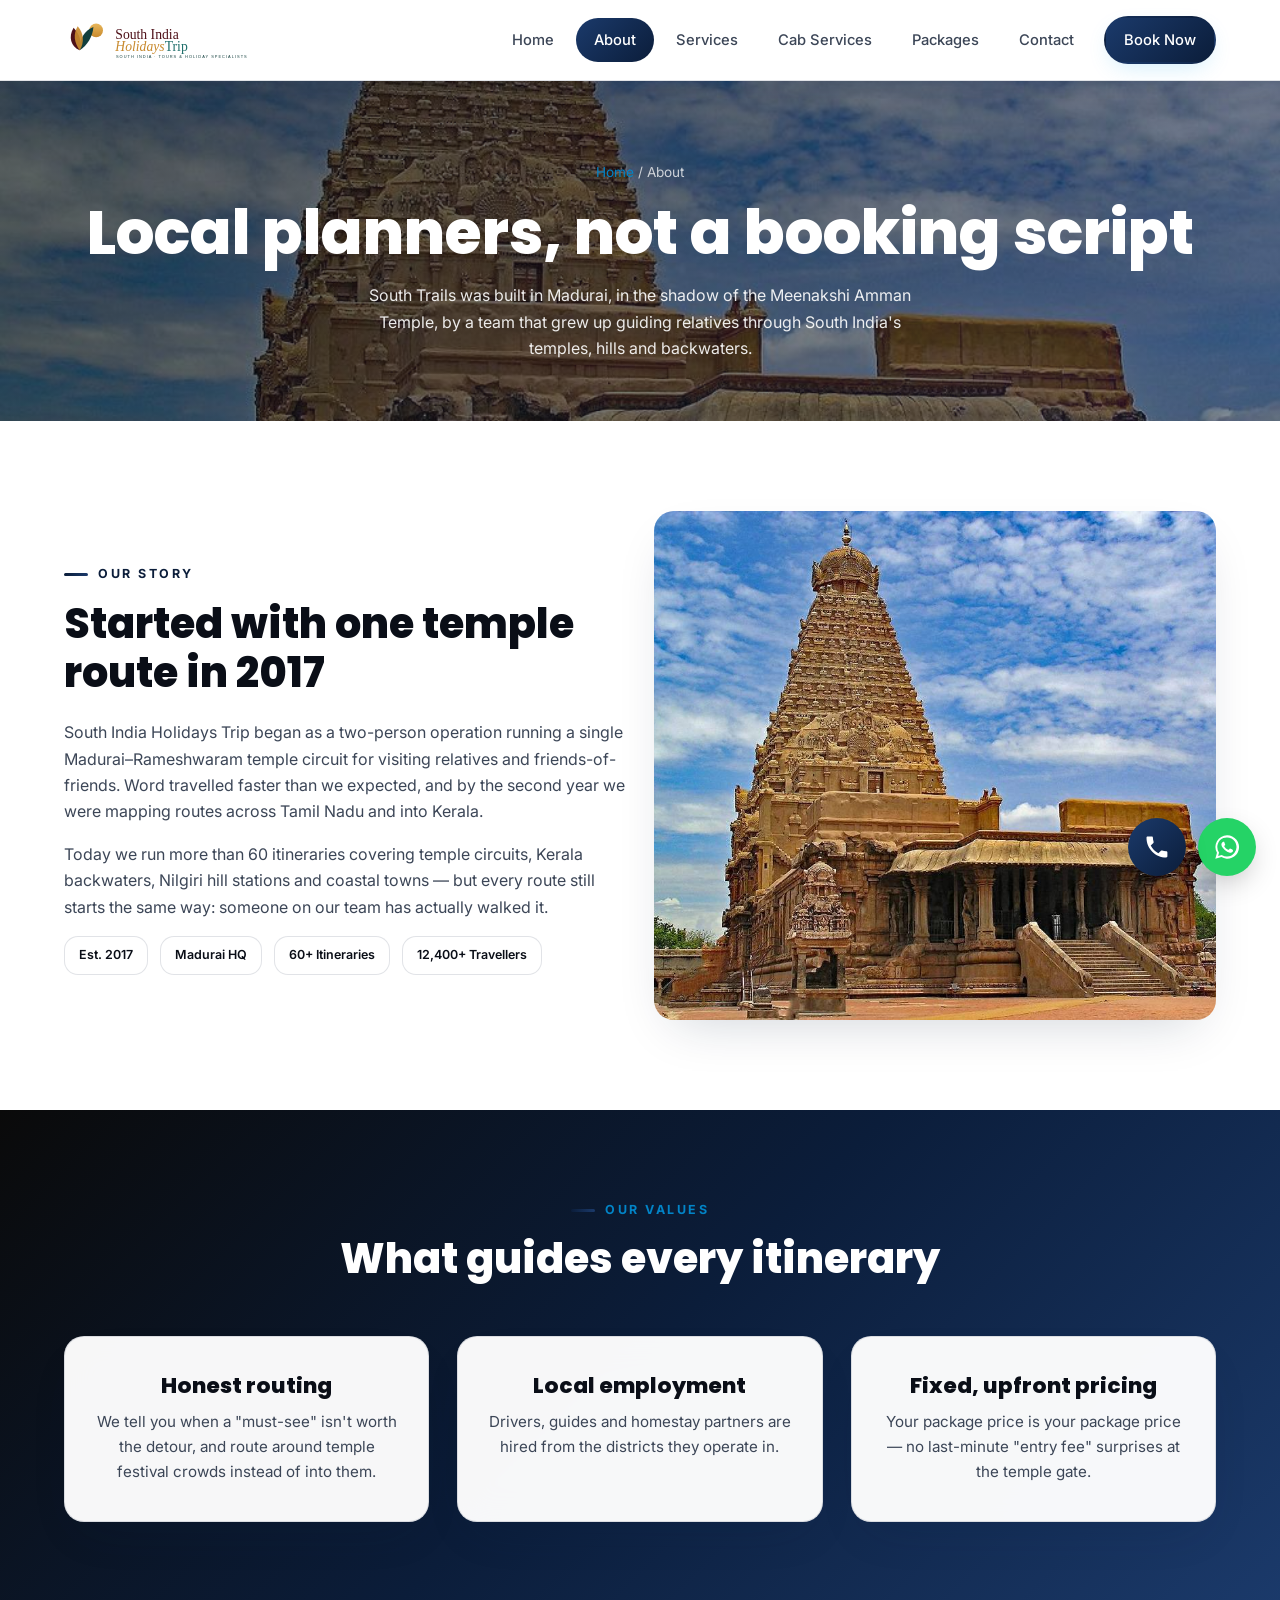
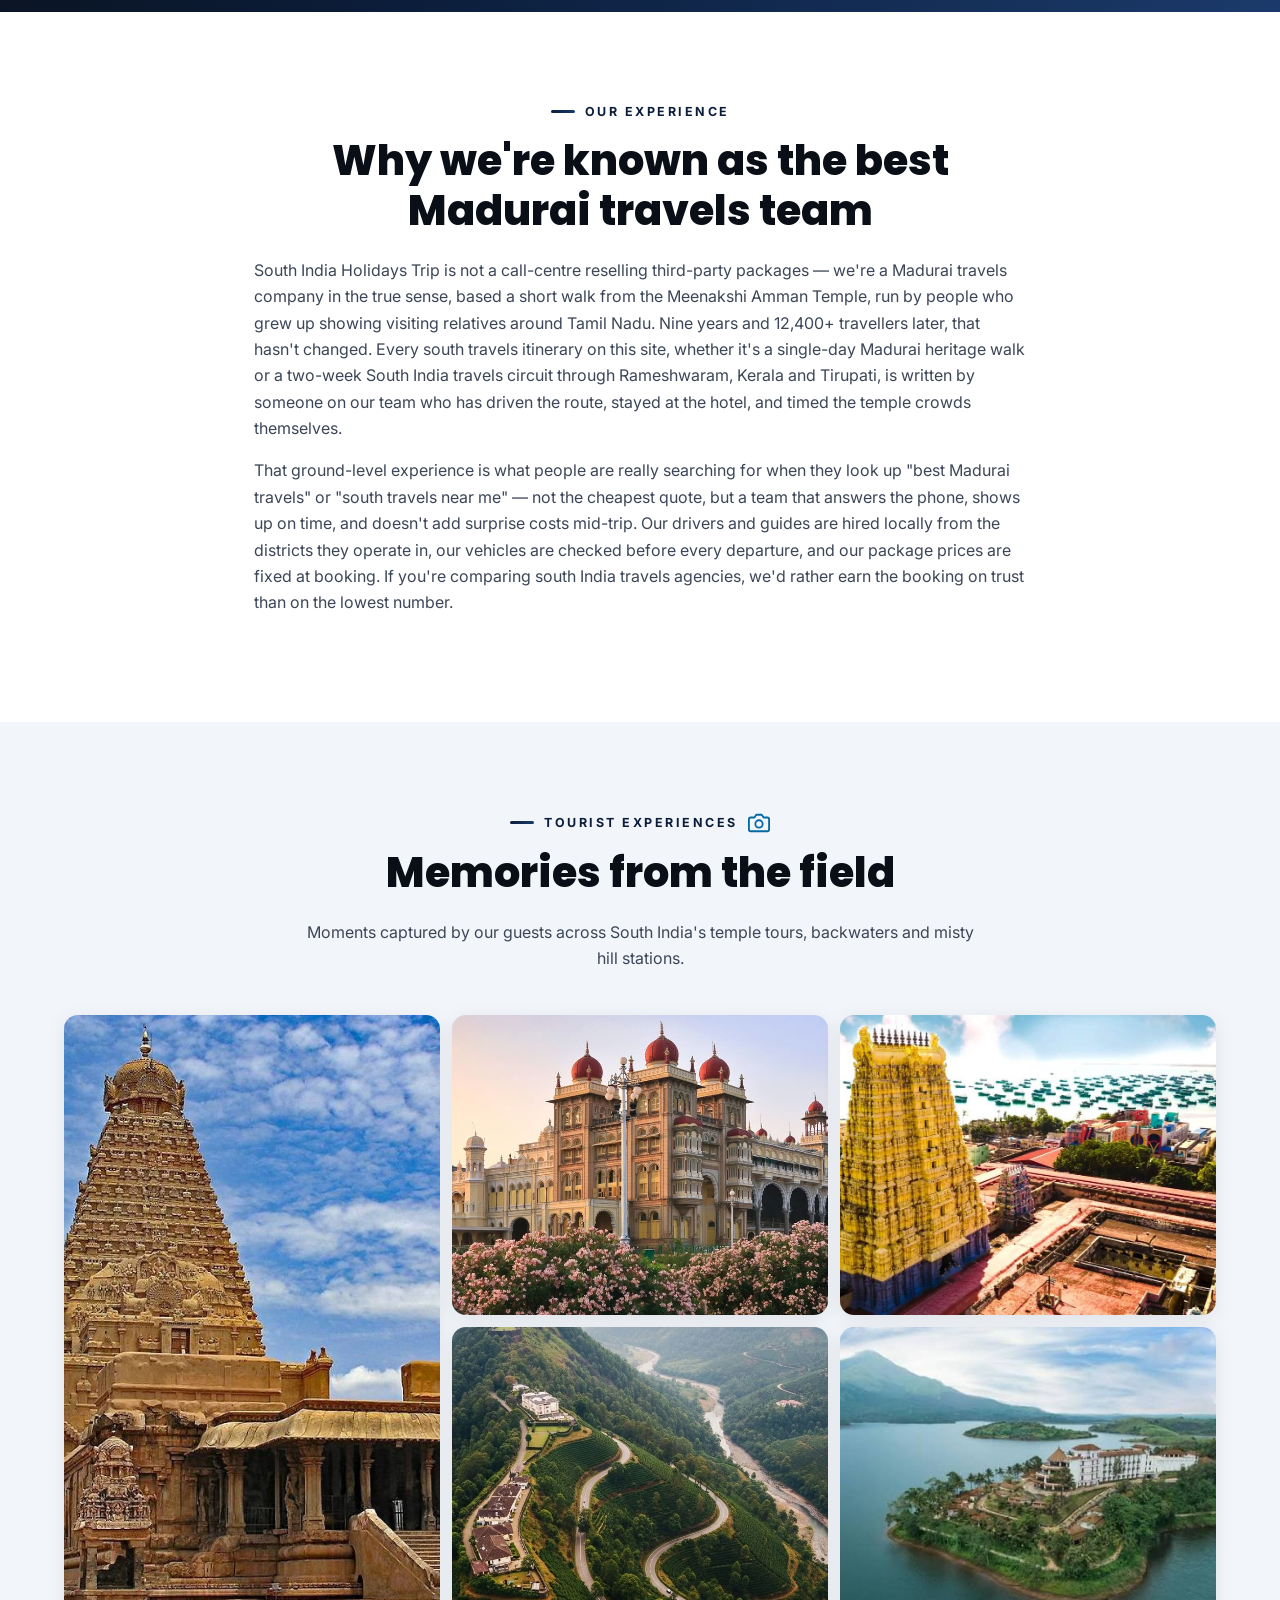
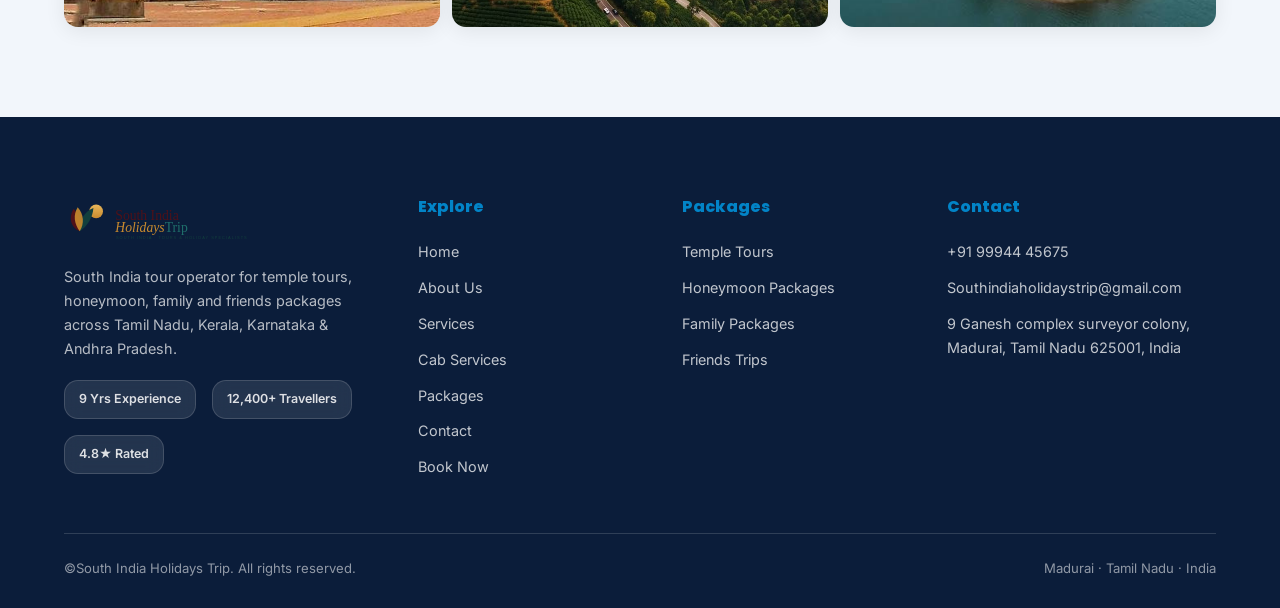
==== commit c55cae08: "Revise SEO metadata and enhance company information Updated the title, meta descriptions, and added " ====
--- a/about.html
+++ b/about.html
@@ -4,18 +4,61 @@
 <head>
   <meta charset="UTF-8">
   <meta name="viewport" content="width=device-width, initial-scale=1.0">
-  <title>About Us | South India Travel Experts – South Trails Tours</title>
+  <title>About Best Madurai Travels | South India Holidays Trip - Our Story &amp; Team</title>
   <meta name="description"
-    content="South Trails is a Madurai-based South India tour operator running Tamil Nadu and Kerala temple tours, honeymoon, family and friends packages since 2017. Meet our local travel team.">
+    content="Meet the Madurai-based team behind South India Holidays Trip — the best Madurai travels and south travels planners running temple tours, Kerala holidays &amp; family trips since 2017.">
   <meta name="keywords"
-    content="South India travel agency, Tamil Nadu tour operator, Kerala travel company, about South Trails tours">
-  <link rel="canonical" href="https://www.Southindiaholidaystrip.com/about.html">
+    content="about best madurai travels, madurai travel agency, south india travels company, south travels team, madurai tour operator since 2017">
   <meta name="robots" content="index, follow">
+  <link rel="canonical" href="https://www.southindiaholidaystrip.com/about.html">
+
   <meta property="og:type" content="website">
-  <meta property="og:title" content="About South India Holidays Trip – South India Travel Experts">
+  <meta property="og:site_name" content="South India Holidays Trip">
+  <meta property="og:title" content="About Best Madurai Travels | South India Holidays Trip">
   <meta property="og:description"
-    content="Madurai-based, on-the-ground South India tour planners for temples, honeymoons, families and friends trips.">
-  <meta property="og:url" content="https://www.Southindiaholidaystrip.com/about.html">
+    content="Madurai-based, on-the-ground South India travels planners for temples, honeymoons, families and friends trips.">
+  <meta property="og:image" content="https://www.southindiaholidaystrip.com/images/brihadishvara1.jpg">
+  <meta property="og:url" content="https://www.southindiaholidaystrip.com/about.html">
+  <meta name="twitter:card" content="summary_large_image">
+  <meta name="twitter:title" content="About Best Madurai Travels | South India Holidays Trip">
+  <meta name="twitter:description" content="The Madurai-based team behind South India's most trusted temple, Kerala &amp; family tour packages.">
+  <meta name="twitter:image" content="https://www.southindiaholidaystrip.com/images/brihadishvara1.jpg">
+
+  <script type="application/ld+json">
+{
+  "@context": "https://schema.org",
+  "@type": "AboutPage",
+  "mainEntity": {
+    "@type": ["TravelAgency", "LocalBusiness"],
+    "name": "South India Holidays Trip",
+    "alternateName": "Best Madurai Travels",
+    "foundingDate": "2017",
+    "foundingLocation": "Madurai, Tamil Nadu, India",
+    "description": "Madurai-based travels and tours operator specialising in South India temple tours, Kerala backwater holidays, honeymoon and family packages.",
+    "url": "https://www.southindiaholidaystrip.com/",
+    "address": {
+      "@type": "PostalAddress",
+      "streetAddress": "9 Ganesh Complex, Surveyor Colony",
+      "addressLocality": "Madurai",
+      "addressRegion": "Tamil Nadu",
+      "postalCode": "625001",
+      "addressCountry": "IN"
+    },
+    "telephone": "+91-99944-45675"
+  }
+}
+</script>
+  <script type="application/ld+json">
+{
+  "@context": "https://schema.org",
+  "@type": "BreadcrumbList",
+  "itemListElement": [
+    {"@type": "ListItem", "position": 1, "name": "Home", "item": "https://www.southindiaholidaystrip.com/index.html"},
+    {"@type": "ListItem", "position": 2, "name": "About", "item": "https://www.southindiaholidaystrip.com/about.html"}
+  ]
+}
+</script>
+
   <link rel="preconnect" href="https://fonts.googleapis.com">
   <link
     href="https://fonts.googleapis.com/css2?family=Poppins:wght@700;800&family=Inter:wght@400;500;600;700&display=swap"
@@ -111,7 +154,24 @@
     </div>
   </section>
 
-
+  <section class="section-light">
+    <div class="container" style="max-width:820px">
+      <p class="eyebrow center">Our Experience</p>
+      <h2 style="text-align:center">Why we're known as the best Madurai travels team</h2>
+      <p>South India Holidays Trip is not a call-centre reselling third-party packages — we're a Madurai travels
+        company in the true sense, based a short walk from the Meenakshi Amman Temple, run by people who grew up
+        showing visiting relatives around Tamil Nadu. Nine years and 12,400+ travellers later, that hasn't changed.
+        Every south travels itinerary on this site, whether it's a single-day Madurai heritage walk or a two-week
+        South India travels circuit through Rameshwaram, Kerala and Tirupati, is written by someone on our team who
+        has driven the route, stayed at the hotel, and timed the temple crowds themselves.</p>
+      <p>That ground-level experience is what people are really searching for when they look up "best Madurai
+        travels" or "south travels near me" — not the cheapest quote, but a team that answers the phone, shows up on
+        time, and doesn't add surprise costs mid-trip. Our drivers and guides are hired locally from the districts
+        they operate in, our vehicles are checked before every departure, and our package prices are fixed at
+        booking. If you're comparing south India travels agencies, we'd rather earn the booking on trust than on the
+        lowest number.</p>
+    </div>
+  </section>
 
   <section class="section-muted tourist-experiences">
     <div class="container">
@@ -230,7 +290,7 @@
           <h4>Contact</h4>
           <a href="tel:+919994445675">+91 99944 45675</a>
           <a href="mailto:Southindiaholidaystrip@gmail.com">Southindiaholidaystrip@gmail.com</a>
-          <a href="contact.html">12, Temple Street, Madurai, TN</a>
+          <a href="contact.html">9 Ganesh complex surveyor colony, Madurai, Tamil Nadu 625001, India</a>
         </div>
       </div>
       <div class="footer-bottom">
@@ -262,4 +322,4 @@
   <script src="js/main.js"></script>
 </body>
 
-</html>+</html>
--- a/css/style.css
+++ b/css/style.css
@@ -4,30 +4,31 @@
    ========================================================= */
 
 :root {
-  --primary: #2C3E6B;
-  --primary-dark: #1B2A4A;
-  --secondary: #1B2A4A;
-  --accent: #2C3E6B;
-  --highlight: #FB923C;
-  --luxury: #FBBF24;
+  /* Navy / Black / White / Sky-blue system — no off-palette accents */
+  --primary: #1B3A6B;
+  --primary-dark: #0B1D3A;
+  --secondary: #0B1D3A;
+  --accent: #0EA5E9;
+  --highlight: #38BDF8;
+  --luxury: #0284C7;
   --bg: #FFFFFF;
-  --bg-section: #F4F6FA;
+  --bg-section: #F2F6FB;
   --card-bg: rgba(255, 255, 255, 0.97);
-  --text: #0A0A0A;
-  --text-soft: #3A3A3A;
-  --border: rgba(10, 10, 10, 0.10);
-  --hover-glow: rgba(27, 42, 74, 0.22);
-  --glass: rgba(255, 255, 255, 0.82);
+  --text: #0A0E17;
+  --text-soft: #3C4657;
+  --border: rgba(11, 29, 58, 0.12);
+  --hover-glow: rgba(14, 165, 233, 0.24);
+  --glass: rgba(255, 255, 255, 0.84);
   --glass-border: rgba(255, 255, 255, 0.5);
 
   --display: "Poppins", "Segoe UI", sans-serif;
   --body: "Inter", "Segoe UI", sans-serif;
 
-  --radius: 0px;
-  --radius-sm: 0px;
+  --radius: 20px;
+  --radius-sm: 14px;
   --radius-pill: 999px;
-  --shadow: 0 20px 50px -20px rgba(10, 10, 10, 0.18);
-  --shadow-soft: 0 8px 30px -12px rgba(10, 10, 10, 0.14);
+  --shadow: 0 20px 50px -20px rgba(11, 29, 58, 0.20);
+  --shadow-soft: 0 8px 30px -12px rgba(11, 29, 58, 0.16);
   --shadow-glow: 0 0 40px var(--hover-glow);
 
   --container: 1200px;
@@ -198,13 +199,13 @@
 }
 
 .btn-gold {
-  background: linear-gradient(135deg, var(--luxury), var(--highlight));
-  color: var(--text);
+  background: var(--luxury);
+  color: #fff;
 }
 
 .btn-gold:hover {
   transform: translateY(-3px);
-  box-shadow: 0 12px 30px -10px rgba(251, 191, 36, 0.5);
+  box-shadow: 0 12px 30px -10px rgba(14, 165, 233, 0.5);
 }
 
 .btn-outline {
@@ -520,7 +521,7 @@
 .hero-overlay {
   position: absolute;
   inset: 0;
-  background: linear-gradient(135deg, rgba(10, 10, 10, 0.6) 0%, rgba(27, 42, 74, 0.5) 50%, rgba(10, 10, 10, 0.55) 100%);
+  background: linear-gradient(135deg, rgba(10, 10, 10, 0.6) 0%, rgba(11, 29, 58, 0.5) 50%, rgba(10, 10, 10, 0.55) 100%);
   z-index: 1;
 }
 
@@ -798,7 +799,7 @@
 .glass-card:hover {
   transform: translateY(-8px);
   box-shadow: var(--shadow-glow);
-  border-color: rgba(27, 42, 74, 0.3);
+  border-color: rgba(11, 29, 58, 0.3);
 }
 
 .glass-card:hover::before {
@@ -812,8 +813,8 @@
   display: flex;
   align-items: center;
   justify-content: center;
-  background: linear-gradient(135deg, rgba(27, 42, 74, 0.12), rgba(44, 62, 107, 0.08));
-  border-radius: 0px;
+  background: linear-gradient(135deg, rgba(27, 58, 107, 0.12), rgba(14, 165, 233, 0.10));
+  border-radius: 16px;
   font-size: 1.8rem;
   transition: transform 0.4s ease;
 }
@@ -906,7 +907,7 @@
   letter-spacing: 1px;
   text-transform: uppercase;
   color: var(--primary-dark);
-  background: rgba(27, 42, 74, 0.1);
+  background: rgba(11, 29, 58, 0.1);
   padding: 5px 12px;
   border-radius: var(--radius-pill);
   margin-bottom: 12px;
@@ -979,8 +980,8 @@
   position: absolute;
   top: 16px;
   right: 16px;
-  background: linear-gradient(135deg, var(--luxury), var(--highlight));
-  color: var(--text);
+  background: var(--luxury);
+  color: #fff;
   font-weight: 700;
   font-size: 0.85rem;
   padding: 8px 16px;
@@ -1065,7 +1066,7 @@
   }
 
   50% {
-    box-shadow: var(--shadow), 0 0 0 4px rgba(251, 191, 36, 0.15);
+    box-shadow: var(--shadow), 0 0 0 4px rgba(14, 165, 233, 0.15);
   }
 }
 
@@ -1121,7 +1122,7 @@
 .page-hero-overlay {
   position: absolute;
   inset: 0;
-  background: linear-gradient(135deg, rgba(10, 10, 10, 0.65), rgba(27, 42, 74, 0.5));
+  background: linear-gradient(135deg, rgba(10, 10, 10, 0.65), rgba(11, 29, 58, 0.5));
   z-index: 1;
 }
 
@@ -1338,7 +1339,7 @@
   width: 32px;
   height: 32px;
   border-radius: 50%;
-  background: rgba(27, 42, 74, 0.1);
+  background: rgba(11, 29, 58, 0.1);
   display: flex;
   align-items: center;
   justify-content: center;
@@ -2673,7 +2674,7 @@
   display: block;
   font-size: 0.95rem;
   font-weight: 700;
-  color: #d4af37;
+  color: goldenrod;
   margin-bottom: 6px;
   letter-spacing: 0.5px;
 }
@@ -2696,7 +2697,7 @@
 }
 
 .page-gallery .gallery-item .gallery-caption .caption-stars {
-  color: #d4af37;
+  color: #0284C7;
   margin-left: 4px;
 }
 
@@ -2771,7 +2772,7 @@
   width: 22px;
   height: 22px;
   flex-shrink: 0;
-  background: url("data:image/svg+xml,%3Csvg xmlns='http://www.w3.org/2000/svg' viewBox='0 0 24 24' fill='none' stroke='%23b8860b' stroke-width='2' stroke-linecap='round' stroke-linejoin='round'%3E%3Cpath d='M23 19a2 2 0 0 1-2 2H3a2 2 0 0 1-2-2V8a2 2 0 0 1 2-2h4l2-3h6l2 3h4a2 2 0 0 1 2 2z'/%3E%3Ccircle cx='12' cy='13' r='4'/%3E%3C/svg%3E") center / contain no-repeat;
+  background: url("data:image/svg+xml,%3Csvg xmlns='http://www.w3.org/2000/svg' viewBox='0 0 24 24' fill='none' stroke='%230369A1' stroke-width='2' stroke-linecap='round' stroke-linejoin='round'%3E%3Cpath d='M23 19a2 2 0 0 1-2 2H3a2 2 0 0 1-2-2V8a2 2 0 0 1 2-2h4l2-3h6l2 3h4a2 2 0 0 1 2 2z'/%3E%3Ccircle cx='12' cy='13' r='4'/%3E%3C/svg%3E") center / contain no-repeat;
 }
 
 .tourist-experiences .page-gallery {
@@ -2808,8 +2809,8 @@
   display: flex;
   align-items: center;
   justify-content: center;
-  background-color: rgba(212, 175, 55, 0.18);
-  border: 1.5px solid rgba(212, 175, 55, 0.45);
+  background-color: rgba(14, 165, 233, 0.18);
+  border: 1.5px solid rgba(14, 165, 233, 0.45);
   box-shadow: 0 2px 8px rgba(0, 0, 0, 0.15);
   background-position: center;
   background-repeat: no-repeat;
@@ -2817,58 +2818,58 @@
 }
 
 .tourist-experiences .page-gallery .gallery-item[data-icon="temple"] .caption-icon {
-  background-color: rgba(212, 175, 55, 0.18);
-  background-image: url("data:image/svg+xml,%3Csvg xmlns='http://www.w3.org/2000/svg' viewBox='0 0 24 24' fill='none' stroke='%23d4af37' stroke-width='2' stroke-linecap='round' stroke-linejoin='round'%3E%3Cpath d='M3 21h18'/%3E%3Cpath d='M5 21V7l7-4 7 4v14'/%3E%3Cpath d='M9 21v-4h6v4'/%3E%3Cpath d='M9 10h6'/%3E%3C/svg%3E");
+  background-color: rgba(14, 165, 233, 0.18);
+  background-image: url("data:image/svg+xml,%3Csvg xmlns='http://www.w3.org/2000/svg' viewBox='0 0 24 24' fill='none' stroke='%230284C7' stroke-width='2' stroke-linecap='round' stroke-linejoin='round'%3E%3Cpath d='M3 21h18'/%3E%3Cpath d='M5 21V7l7-4 7 4v14'/%3E%3Cpath d='M9 21v-4h6v4'/%3E%3Cpath d='M9 10h6'/%3E%3C/svg%3E");
 }
 
 .tourist-experiences .page-gallery .gallery-item[data-icon="palace"] .caption-icon {
-  background-color: rgba(212, 175, 55, 0.18);
-  background-image: url("data:image/svg+xml,%3Csvg xmlns='http://www.w3.org/2000/svg' viewBox='0 0 24 24' fill='none' stroke='%23d4af37' stroke-width='2' stroke-linecap='round' stroke-linejoin='round'%3E%3Cpath d='M3 21h18'/%3E%3Cpath d='M6 21V9l6-5 6 5v12'/%3E%3Cpath d='M9 21v-6h6v6'/%3E%3Cpath d='M9 9h6'/%3E%3C/svg%3E");
+  background-color: rgba(14, 165, 233, 0.18);
+  background-image: url("data:image/svg+xml,%3Csvg xmlns='http://www.w3.org/2000/svg' viewBox='0 0 24 24' fill='none' stroke='%230284C7' stroke-width='2' stroke-linecap='round' stroke-linejoin='round'%3E%3Cpath d='M3 21h18'/%3E%3Cpath d='M6 21V9l6-5 6 5v12'/%3E%3Cpath d='M9 21v-6h6v6'/%3E%3Cpath d='M9 9h6'/%3E%3C/svg%3E");
 }
 
 .tourist-experiences .page-gallery .gallery-item[data-icon="backwater"] .caption-icon {
-  background-color: rgba(212, 175, 55, 0.18);
-  background-image: url("data:image/svg+xml,%3Csvg xmlns='http://www.w3.org/2000/svg' viewBox='0 0 24 24' fill='none' stroke='%23d4af37' stroke-width='2' stroke-linecap='round' stroke-linejoin='round'%3E%3Cpath d='M2 12c2-1 4-1 6 0s4 1 6 0 4-1 6 0'/%3E%3Cpath d='M2 17c2-1 4-1 6 0s4 1 6 0 4-1 6 0'/%3E%3Cpath d='M2 7c2-1 4-1 6 0s4 1 6 0 4-1 6 0'/%3E%3C/svg%3E");
+  background-color: rgba(14, 165, 233, 0.18);
+  background-image: url("data:image/svg+xml,%3Csvg xmlns='http://www.w3.org/2000/svg' viewBox='0 0 24 24' fill='none' stroke='%230284C7' stroke-width='2' stroke-linecap='round' stroke-linejoin='round'%3E%3Cpath d='M2 12c2-1 4-1 6 0s4 1 6 0 4-1 6 0'/%3E%3Cpath d='M2 17c2-1 4-1 6 0s4 1 6 0 4-1 6 0'/%3E%3Cpath d='M2 7c2-1 4-1 6 0s4 1 6 0 4-1 6 0'/%3E%3C/svg%3E");
 }
 
 .tourist-experiences .page-gallery .gallery-item[data-icon="hills"] .caption-icon {
-  background-color: rgba(212, 175, 55, 0.18);
-  background-image: url("data:image/svg+xml,%3Csvg xmlns='http://www.w3.org/2000/svg' viewBox='0 0 24 24' fill='none' stroke='%23d4af37' stroke-width='2' stroke-linecap='round' stroke-linejoin='round'%3E%3Cpath d='m8 3 4 8 5-5 5 15H2L8 3z'/%3E%3C/svg%3E");
+  background-color: rgba(14, 165, 233, 0.18);
+  background-image: url("data:image/svg+xml,%3Csvg xmlns='http://www.w3.org/2000/svg' viewBox='0 0 24 24' fill='none' stroke='%230284C7' stroke-width='2' stroke-linecap='round' stroke-linejoin='round'%3E%3Cpath d='m8 3 4 8 5-5 5 15H2L8 3z'/%3E%3C/svg%3E");
 }
 
 .tourist-experiences .page-gallery .gallery-item[data-icon="coast"] .caption-icon {
-  background-color: rgba(212, 175, 55, 0.18);
-  background-image: url("data:image/svg+xml,%3Csvg xmlns='http://www.w3.org/2000/svg' viewBox='0 0 24 24' fill='none' stroke='%23d4af37' stroke-width='2' stroke-linecap='round' stroke-linejoin='round'%3E%3Ccircle cx='12' cy='5' r='3'/%3E%3Cpath d='M12 8v2'/%3E%3Cpath d='M4.5 20a7.5 7.5 0 0 1 15 0'/%3E%3Cpath d='M2 20h20'/%3E%3C/svg%3E");
+  background-color: rgba(14, 165, 233, 0.18);
+  background-image: url("data:image/svg+xml,%3Csvg xmlns='http://www.w3.org/2000/svg' viewBox='0 0 24 24' fill='none' stroke='%230284C7' stroke-width='2' stroke-linecap='round' stroke-linejoin='round'%3E%3Ccircle cx='12' cy='5' r='3'/%3E%3Cpath d='M12 8v2'/%3E%3Cpath d='M4.5 20a7.5 7.5 0 0 1 15 0'/%3E%3Cpath d='M2 20h20'/%3E%3C/svg%3E");
 }
 
 .tourist-experiences .page-gallery .gallery-item[data-icon="adventure"] .caption-icon {
-  background-color: rgba(212, 175, 55, 0.18);
-  background-image: url("data:image/svg+xml,%3Csvg xmlns='http://www.w3.org/2000/svg' viewBox='0 0 24 24' fill='none' stroke='%23d4af37' stroke-width='2' stroke-linecap='round' stroke-linejoin='round'%3E%3Ccircle cx='12' cy='12' r='10'/%3E%3Cpolygon points='16.24 7.76 14.12 14.12 7.76 16.24 9.88 9.88 16.24 7.76'/%3E%3C/svg%3E");
+  background-color: rgba(14, 165, 233, 0.18);
+  background-image: url("data:image/svg+xml,%3Csvg xmlns='http://www.w3.org/2000/svg' viewBox='0 0 24 24' fill='none' stroke='%230284C7' stroke-width='2' stroke-linecap='round' stroke-linejoin='round'%3E%3Ccircle cx='12' cy='12' r='10'/%3E%3Cpolygon points='16.24 7.76 14.12 14.12 7.76 16.24 9.88 9.88 16.24 7.76'/%3E%3C/svg%3E");
 }
 
 .tourist-experiences .page-gallery .gallery-item[data-icon="romance"] .caption-icon {
-  background-color: rgba(212, 175, 55, 0.18);
-  background-image: url("data:image/svg+xml,%3Csvg xmlns='http://www.w3.org/2000/svg' viewBox='0 0 24 24' fill='none' stroke='%23d4af37' stroke-width='2' stroke-linecap='round' stroke-linejoin='round'%3E%3Cpath d='M20.84 4.61a5.5 5.5 0 0 0-7.78 0L12 5.67l-1.06-1.06a5.5 5.5 0 0 0-7.78 7.78l1.06 1.06L12 21.23l7.78-7.78 1.06-1.06a5.5 5.5 0 0 0 0-7.78z'/%3E%3C/svg%3E");
+  background-color: rgba(14, 165, 233, 0.18);
+  background-image: url("data:image/svg+xml,%3Csvg xmlns='http://www.w3.org/2000/svg' viewBox='0 0 24 24' fill='none' stroke='%230284C7' stroke-width='2' stroke-linecap='round' stroke-linejoin='round'%3E%3Cpath d='M20.84 4.61a5.5 5.5 0 0 0-7.78 0L12 5.67l-1.06-1.06a5.5 5.5 0 0 0-7.78 7.78l1.06 1.06L12 21.23l7.78-7.78 1.06-1.06a5.5 5.5 0 0 0 0-7.78z'/%3E%3C/svg%3E");
 }
 
 .tourist-experiences .page-gallery .gallery-item[data-icon="spiritual"] .caption-icon {
-  background-color: rgba(212, 175, 55, 0.18);
-  background-image: url("data:image/svg+xml,%3Csvg xmlns='http://www.w3.org/2000/svg' viewBox='0 0 24 24' fill='none' stroke='%23d4af37' stroke-width='2' stroke-linecap='round' stroke-linejoin='round'%3E%3Cpath d='M12 2v4'/%3E%3Cpath d='m6 8 2 2'/%3E%3Cpath d='m18 8-2 2'/%3E%3Cpath d='M4 14h16'/%3E%3Cpath d='M6 18h12'/%3E%3Cpath d='M8 22h8'/%3E%3C/svg%3E");
+  background-color: rgba(14, 165, 233, 0.18);
+  background-image: url("data:image/svg+xml,%3Csvg xmlns='http://www.w3.org/2000/svg' viewBox='0 0 24 24' fill='none' stroke='%230284C7' stroke-width='2' stroke-linecap='round' stroke-linejoin='round'%3E%3Cpath d='M12 2v4'/%3E%3Cpath d='m6 8 2 2'/%3E%3Cpath d='m18 8-2 2'/%3E%3Cpath d='M4 14h16'/%3E%3Cpath d='M6 18h12'/%3E%3Cpath d='M8 22h8'/%3E%3C/svg%3E");
 }
 
 .tourist-experiences .page-gallery .gallery-item[data-icon="family"] .caption-icon {
-  background-color: rgba(212, 175, 55, 0.18);
-  background-image: url("data:image/svg+xml,%3Csvg xmlns='http://www.w3.org/2000/svg' viewBox='0 0 24 24' fill='none' stroke='%23d4af37' stroke-width='2' stroke-linecap='round' stroke-linejoin='round'%3E%3Cpath d='M16 21v-2a4 4 0 0 0-4-4H6a4 4 0 0 0-4 4v2'/%3E%3Ccircle cx='9' cy='7' r='4'/%3E%3Cpath d='M22 21v-2a4 4 0 0 0-3-3.87'/%3E%3Cpath d='M16 3.13a4 4 0 0 1 0 7.75'/%3E%3C/svg%3E");
+  background-color: rgba(14, 165, 233, 0.18);
+  background-image: url("data:image/svg+xml,%3Csvg xmlns='http://www.w3.org/2000/svg' viewBox='0 0 24 24' fill='none' stroke='%230284C7' stroke-width='2' stroke-linecap='round' stroke-linejoin='round'%3E%3Cpath d='M16 21v-2a4 4 0 0 0-4-4H6a4 4 0 0 0-4 4v2'/%3E%3Ccircle cx='9' cy='7' r='4'/%3E%3Cpath d='M22 21v-2a4 4 0 0 0-3-3.87'/%3E%3Cpath d='M16 3.13a4 4 0 0 1 0 7.75'/%3E%3C/svg%3E");
 }
 
 .tourist-experiences .page-gallery .gallery-item[data-icon="heritage"] .caption-icon {
-  background-color: rgba(212, 175, 55, 0.18);
-  background-image: url("data:image/svg+xml,%3Csvg xmlns='http://www.w3.org/2000/svg' viewBox='0 0 24 24' fill='none' stroke='%23d4af37' stroke-width='2' stroke-linecap='round' stroke-linejoin='round'%3E%3Cpath d='M12 22s8-4 8-10V5l-8-3-8 3v7c0 6 8 10 8 10z'/%3E%3C/svg%3E");
+  background-color: rgba(14, 165, 233, 0.18);
+  background-image: url("data:image/svg+xml,%3Csvg xmlns='http://www.w3.org/2000/svg' viewBox='0 0 24 24' fill='none' stroke='%230284C7' stroke-width='2' stroke-linecap='round' stroke-linejoin='round'%3E%3Cpath d='M12 22s8-4 8-10V5l-8-3-8 3v7c0 6 8 10 8 10z'/%3E%3C/svg%3E");
 }
 
 .tourist-experiences .page-gallery .gallery-item[data-icon="beach"] .caption-icon {
-  background-color: rgba(212, 175, 55, 0.18);
-  background-image: url("data:image/svg+xml,%3Csvg xmlns='http://www.w3.org/2000/svg' viewBox='0 0 24 24' fill='none' stroke='%23d4af37' stroke-width='2' stroke-linecap='round' stroke-linejoin='round'%3E%3Cpath d='M12 3v1'/%3E%3Cpath d='M12 21v-1'/%3E%3Cpath d='M3 12h1'/%3E%3Cpath d='M20 12h1'/%3E%3Cpath d='M5.6 5.6l.7.7'/%3E%3Cpath d='M17.7 17.7l.7.7'/%3E%3Cpath d='M5.6 18.4l.7-.7'/%3E%3Cpath d='M17.7 6.3l.7-.7'/%3E%3Ccircle cx='12' cy='12' r='4'/%3E%3C/svg%3E");
+  background-color: rgba(14, 165, 233, 0.18);
+  background-image: url("data:image/svg+xml,%3Csvg xmlns='http://www.w3.org/2000/svg' viewBox='0 0 24 24' fill='none' stroke='%230284C7' stroke-width='2' stroke-linecap='round' stroke-linejoin='round'%3E%3Cpath d='M12 3v1'/%3E%3Cpath d='M12 21v-1'/%3E%3Cpath d='M3 12h1'/%3E%3Cpath d='M20 12h1'/%3E%3Cpath d='M5.6 5.6l.7.7'/%3E%3Cpath d='M17.7 17.7l.7.7'/%3E%3Cpath d='M5.6 18.4l.7-.7'/%3E%3Cpath d='M17.7 6.3l.7-.7'/%3E%3Ccircle cx='12' cy='12' r='4'/%3E%3C/svg%3E");
 }
 
 .tourist-experiences .page-gallery .caption-title {
@@ -2895,7 +2896,7 @@
   font-size: 1.4rem;
   font-style: normal;
   font-weight: 700;
-  color: #d4af37;
+  color: goldenrod;
   line-height: 1;
 }
 
@@ -3051,7 +3052,7 @@
   height: 72px;
   border-radius: 50%;
   background: linear-gradient(135deg, var(--primary-dark), var(--primary) 65%, var(--luxury) 130%);
-  box-shadow: 0 10px 24px -8px rgba(27, 42, 74, 0.45), inset 0 0 0 1px rgba(251, 191, 36, 0.35);
+  box-shadow: 0 10px 24px -8px rgba(11, 29, 58, 0.45), inset 0 0 0 1px rgba(14, 165, 233, 0.35);
   position: relative;
   transition: transform 0.4s cubic-bezier(.22, .61, .36, 1), box-shadow 0.4s ease;
 }
@@ -3061,7 +3062,7 @@
   position: absolute;
   inset: -6px;
   border-radius: 50%;
-  border: 1.5px dashed rgba(251, 191, 36, 0.55);
+  border: 1.5px dashed rgba(14, 165, 233, 0.55);
   opacity: 0;
   transform: scale(0.85);
   transition: opacity 0.4s ease, transform 0.4s ease;
@@ -3077,7 +3078,7 @@
 
 .services-offer .glass-card:hover .icon-wrap {
   transform: translateY(-6px) scale(1.08) rotate(-4deg);
-  box-shadow: 0 16px 32px -10px rgba(27, 42, 74, 0.55), inset 0 0 0 1px rgba(251, 191, 36, 0.6);
+  box-shadow: 0 16px 32px -10px rgba(11, 29, 58, 0.55), inset 0 0 0 1px rgba(14, 165, 233, 0.6);
 }
 
 .services-offer .glass-card:hover .icon-wrap::after {
@@ -3177,4 +3178,4 @@
     opacity: 1;
     transform: translateY(0);
   }
-}+}
